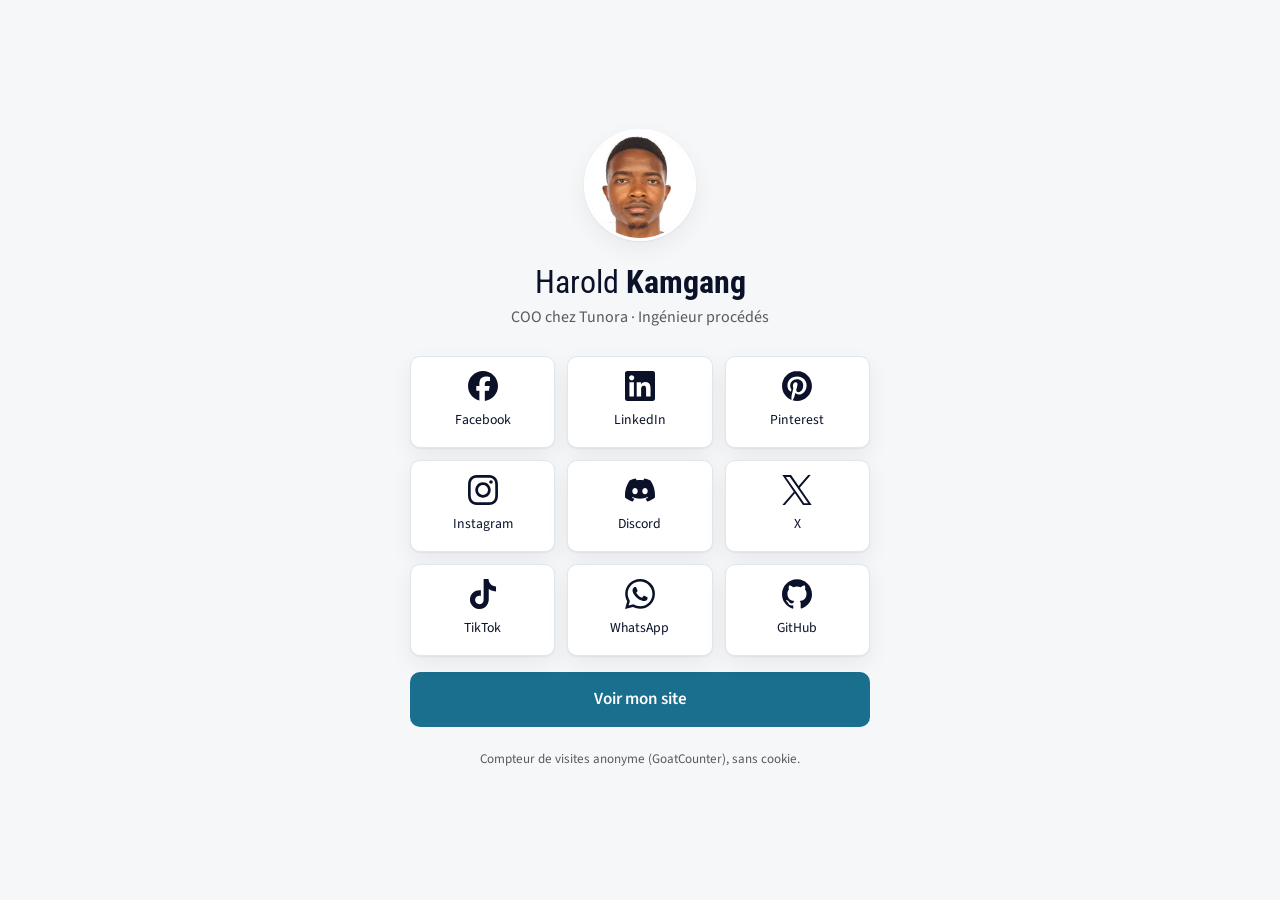
==== links/index.html @ ab32d1d3 "Add a /links/ page and a footer logo row with cookieless click counts One logo button per account (F" ====
<!DOCTYPE html>
<html lang="fr" data-theme="auto">
<head>
<meta charset="utf-8">
<meta name="viewport" content="width=device-width, initial-scale=1">
<title>Harold Kamgang · Mes liens</title>
<meta name="description" content="Tous mes comptes au même endroit : LinkedIn, Instagram, TikTok, X, Facebook, Pinterest, Discord, WhatsApp et GitHub.">
<link rel="canonical" href="https://kamgangharold-ui.github.io/links/">
<meta name="author" content="Harold Kamgang">
<meta name="theme-color" content="#0A1128">
<meta property="og:type" content="profile">
<meta property="og:title" content="Harold Kamgang · Mes liens">
<meta property="og:description" content="Tous mes comptes au même endroit.">
<meta property="og:url" content="https://kamgangharold-ui.github.io/links/">
<meta property="og:locale" content="fr_FR">
<meta property="og:image" content="https://kamgangharold-ui.github.io/assets/img/og.png">
<meta name="twitter:card" content="summary_large_image">
<link rel="icon" href="../assets/img/favicon.svg" type="image/svg+xml">
<link rel="preconnect" href="https://fonts.googleapis.com">
<link rel="preconnect" href="https://fonts.gstatic.com" crossorigin>
<link href="https://fonts.googleapis.com/css2?family=Roboto+Condensed:wght@400;600;700&family=Source+Sans+3:wght@400;600&display=swap" rel="stylesheet">
<link rel="stylesheet" href="../assets/css/style.css">
<link rel="stylesheet" href="../assets/css/links.css">
</head>

<body class="lk">
<!-- Logos: Simple Icons 16.37.0, licence CC0 1.0 (https://github.com/simple-icons/simple-icons).
     The marks stay the trademarks of their owners and only point to Harold's own accounts. -->
<main id="main" class="lk__card">
  <img class="lk__photo" src="../assets/img/harold.jpg" width="112" height="112" alt="Portrait de Harold Kamgang">
  <h1 class="lk__name">Harold <strong>Kamgang</strong></h1>
  <p class="lk__role">COO chez Tunora · Ingénieur procédés</p>

  <ul class="lk__grid">
      <li><a class="lk__a" href="https://www.facebook.com/harold.kamgang.2025/" target="_blank" rel="me noopener noreferrer" data-goatcounter-click="links-facebook" data-goatcounter-title="Facebook (page liens)" aria-label="Facebook"><svg viewBox="0 0 24 24" aria-hidden="true" focusable="false"><path d="M9.101 23.691v-7.98H6.627v-3.667h2.474v-1.58c0-4.085 1.848-5.978 5.858-5.978.401 0 .955.042 1.468.103a8.68 8.68 0 0 1 1.141.195v3.325a8.623 8.623 0 0 0-.653-.036 26.805 26.805 0 0 0-.733-.009c-.707 0-1.259.096-1.675.309a1.686 1.686 0 0 0-.679.622c-.258.42-.374.995-.374 1.752v1.297h3.919l-.386 2.103-.287 1.564h-3.246v8.245C19.396 23.238 24 18.179 24 12.044c0-6.627-5.373-12-12-12s-12 5.373-12 12c0 5.628 3.874 10.35 9.101 11.647Z"/></svg><span>Facebook</span></a></li>
      <li><a class="lk__a" href="https://www.linkedin.com/in/haroldkamgang" target="_blank" rel="me noopener noreferrer" data-goatcounter-click="links-linkedin" data-goatcounter-title="LinkedIn (page liens)" aria-label="LinkedIn"><svg viewBox="0 0 24 24" aria-hidden="true" focusable="false"><path d="M20.447 20.452h-3.554v-5.569c0-1.328-.027-3.037-1.852-3.037-1.853 0-2.136 1.445-2.136 2.939v5.667H9.351V9h3.414v1.561h.046c.477-.9 1.637-1.85 3.37-1.85 3.601 0 4.267 2.37 4.267 5.455v6.286zM5.337 7.433c-1.144 0-2.063-.926-2.063-2.065 0-1.138.92-2.063 2.063-2.063 1.14 0 2.064.925 2.064 2.063 0 1.139-.925 2.065-2.064 2.065zm1.782 13.019H3.555V9h3.564v11.452zM22.225 0H1.771C.792 0 0 .774 0 1.729v20.542C0 23.227.792 24 1.771 24h20.451C23.2 24 24 23.227 24 22.271V1.729C24 .774 23.2 0 22.222 0h.003z"/></svg><span>LinkedIn</span></a></li>
      <li><a class="lk__a" href="https://pin.it/79Ab7iKXk" target="_blank" rel="me noopener noreferrer" data-goatcounter-click="links-pinterest" data-goatcounter-title="Pinterest (page liens)" aria-label="Pinterest"><svg viewBox="0 0 24 24" aria-hidden="true" focusable="false"><path d="M12.017 0C5.396 0 .029 5.367.029 11.987c0 5.079 3.158 9.417 7.618 11.162-.105-.949-.199-2.403.041-3.439.219-.937 1.406-5.957 1.406-5.957s-.359-.72-.359-1.781c0-1.663.967-2.911 2.168-2.911 1.024 0 1.518.769 1.518 1.688 0 1.029-.653 2.567-.992 3.992-.285 1.193.6 2.165 1.775 2.165 2.128 0 3.768-2.245 3.768-5.487 0-2.861-2.063-4.869-5.008-4.869-3.41 0-5.409 2.562-5.409 5.199 0 1.033.394 2.143.889 2.741.099.12.112.225.085.345-.09.375-.293 1.199-.334 1.363-.053.225-.172.271-.401.165-1.495-.69-2.433-2.878-2.433-4.646 0-3.776 2.748-7.252 7.92-7.252 4.158 0 7.392 2.967 7.392 6.923 0 4.135-2.607 7.462-6.233 7.462-1.214 0-2.354-.629-2.758-1.379l-.749 2.848c-.269 1.045-1.004 2.352-1.498 3.146 1.123.345 2.306.535 3.55.535 6.607 0 11.985-5.365 11.985-11.987C23.97 5.39 18.592.026 11.985.026L12.017 0z"/></svg><span>Pinterest</span></a></li>
      <li><a class="lk__a" href="https://www.instagram.com/harold_kams/" target="_blank" rel="me noopener noreferrer" data-goatcounter-click="links-instagram" data-goatcounter-title="Instagram (page liens)" aria-label="Instagram"><svg viewBox="0 0 24 24" aria-hidden="true" focusable="false"><path d="M7.0301.084c-1.2768.0602-2.1487.264-2.911.5634-.7888.3075-1.4575.72-2.1228 1.3877-.6652.6677-1.075 1.3368-1.3802 2.127-.2954.7638-.4956 1.6365-.552 2.914-.0564 1.2775-.0689 1.6882-.0626 4.947.0062 3.2586.0206 3.6671.0825 4.9473.061 1.2765.264 2.1482.5635 2.9107.308.7889.72 1.4573 1.388 2.1228.6679.6655 1.3365 1.0743 2.1285 1.38.7632.295 1.6361.4961 2.9134.552 1.2773.056 1.6884.069 4.9462.0627 3.2578-.0062 3.668-.0207 4.9478-.0814 1.28-.0607 2.147-.2652 2.9098-.5633.7889-.3086 1.4578-.72 2.1228-1.3881.665-.6682 1.0745-1.3378 1.3795-2.1284.2957-.7632.4966-1.636.552-2.9124.056-1.2809.0692-1.6898.063-4.948-.0063-3.2583-.021-3.6668-.0817-4.9465-.0607-1.2797-.264-2.1487-.5633-2.9117-.3084-.7889-.72-1.4568-1.3876-2.1228C21.2982 1.33 20.628.9208 19.8378.6165 19.074.321 18.2017.1197 16.9244.0645 15.6471.0093 15.236-.005 11.977.0014 8.718.0076 8.31.0215 7.0301.0839m.1402 21.6932c-1.17-.0509-1.8053-.2453-2.2287-.408-.5606-.216-.96-.4771-1.3819-.895-.422-.4178-.6811-.8186-.9-1.378-.1644-.4234-.3624-1.058-.4171-2.228-.0595-1.2645-.072-1.6442-.079-4.848-.007-3.2037.0053-3.583.0607-4.848.05-1.169.2456-1.805.408-2.2282.216-.5613.4762-.96.895-1.3816.4188-.4217.8184-.6814 1.3783-.9003.423-.1651 1.0575-.3614 2.227-.4171 1.2655-.06 1.6447-.072 4.848-.079 3.2033-.007 3.5835.005 4.8495.0608 1.169.0508 1.8053.2445 2.228.408.5608.216.96.4754 1.3816.895.4217.4194.6816.8176.9005 1.3787.1653.4217.3617 1.056.4169 2.2263.0602 1.2655.0739 1.645.0796 4.848.0058 3.203-.0055 3.5834-.061 4.848-.051 1.17-.245 1.8055-.408 2.2294-.216.5604-.4763.96-.8954 1.3814-.419.4215-.8181.6811-1.3783.9-.4224.1649-1.0577.3617-2.2262.4174-1.2656.0595-1.6448.072-4.8493.079-3.2045.007-3.5825-.006-4.848-.0608M16.953 5.5864A1.44 1.44 0 1 0 18.39 4.144a1.44 1.44 0 0 0-1.437 1.4424M5.8385 12.012c.0067 3.4032 2.7706 6.1557 6.173 6.1493 3.4026-.0065 6.157-2.7701 6.1506-6.1733-.0065-3.4032-2.771-6.1565-6.174-6.1498-3.403.0067-6.156 2.771-6.1496 6.1738M8 12.0077a4 4 0 1 1 4.008 3.9921A3.9996 3.9996 0 0 1 8 12.0077"/></svg><span>Instagram</span></a></li>
      <li><a class="lk__a" href="https://discord.com/users/874477419417993296" target="_blank" rel="me noopener noreferrer" data-goatcounter-click="links-discord" data-goatcounter-title="Discord (page liens)" aria-label="Discord"><svg viewBox="0 0 24 24" aria-hidden="true" focusable="false"><path d="M20.317 4.3698a19.7913 19.7913 0 00-4.8851-1.5152.0741.0741 0 00-.0785.0371c-.211.3753-.4447.8648-.6083 1.2495-1.8447-.2762-3.68-.2762-5.4868 0-.1636-.3933-.4058-.8742-.6177-1.2495a.077.077 0 00-.0785-.037 19.7363 19.7363 0 00-4.8852 1.515.0699.0699 0 00-.0321.0277C.5334 9.0458-.319 13.5799.0992 18.0578a.0824.0824 0 00.0312.0561c2.0528 1.5076 4.0413 2.4228 5.9929 3.0294a.0777.0777 0 00.0842-.0276c.4616-.6304.8731-1.2952 1.226-1.9942a.076.076 0 00-.0416-.1057c-.6528-.2476-1.2743-.5495-1.8722-.8923a.077.077 0 01-.0076-.1277c.1258-.0943.2517-.1923.3718-.2914a.0743.0743 0 01.0776-.0105c3.9278 1.7933 8.18 1.7933 12.0614 0a.0739.0739 0 01.0785.0095c.1202.099.246.1981.3728.2924a.077.077 0 01-.0066.1276 12.2986 12.2986 0 01-1.873.8914.0766.0766 0 00-.0407.1067c.3604.698.7719 1.3628 1.225 1.9932a.076.076 0 00.0842.0286c1.961-.6067 3.9495-1.5219 6.0023-3.0294a.077.077 0 00.0313-.0552c.5004-5.177-.8382-9.6739-3.5485-13.6604a.061.061 0 00-.0312-.0286zM8.02 15.3312c-1.1825 0-2.1569-1.0857-2.1569-2.419 0-1.3332.9555-2.4189 2.157-2.4189 1.2108 0 2.1757 1.0952 2.1568 2.419 0 1.3332-.9555 2.4189-2.1569 2.4189zm7.9748 0c-1.1825 0-2.1569-1.0857-2.1569-2.419 0-1.3332.9554-2.4189 2.1569-2.4189 1.2108 0 2.1757 1.0952 2.1568 2.419 0 1.3332-.946 2.4189-2.1568 2.4189Z"/></svg><span>Discord</span></a></li>
      <li><a class="lk__a" href="https://x.com/kamgangharold1" target="_blank" rel="me noopener noreferrer" data-goatcounter-click="links-x" data-goatcounter-title="X (page liens)" aria-label="X"><svg viewBox="0 0 24 24" aria-hidden="true" focusable="false"><path d="M14.234 10.162 22.977 0h-2.072l-7.591 8.824L7.251 0H.258l9.168 13.343L.258 24H2.33l8.016-9.318L16.749 24h6.993zm-2.837 3.299-.929-1.329L3.076 1.56h3.182l5.965 8.532.929 1.329 7.754 11.09h-3.182z"/></svg><span>X</span></a></li>
      <li><a class="lk__a" href="https://www.tiktok.com/@haroldkams732" target="_blank" rel="me noopener noreferrer" data-goatcounter-click="links-tiktok" data-goatcounter-title="TikTok (page liens)" aria-label="TikTok"><svg viewBox="0 0 24 24" aria-hidden="true" focusable="false"><path d="M12.525.02c1.31-.02 2.61-.01 3.91-.02.08 1.53.63 3.09 1.75 4.17 1.12 1.11 2.7 1.62 4.24 1.79v4.03c-1.44-.05-2.89-.35-4.2-.97-.57-.26-1.1-.59-1.62-.93-.01 2.92.01 5.84-.02 8.75-.08 1.4-.54 2.79-1.35 3.94-1.31 1.92-3.58 3.17-5.91 3.21-1.43.08-2.86-.31-4.08-1.03-2.02-1.19-3.44-3.37-3.65-5.71-.02-.5-.03-1-.01-1.49.18-1.9 1.12-3.72 2.58-4.96 1.66-1.44 3.98-2.13 6.15-1.72.02 1.48-.04 2.96-.04 4.44-.99-.32-2.15-.23-3.02.37-.63.41-1.11 1.04-1.36 1.75-.21.51-.15 1.07-.14 1.61.24 1.64 1.82 3.02 3.5 2.87 1.12-.01 2.19-.66 2.77-1.61.19-.33.4-.67.41-1.06.1-1.79.06-3.57.07-5.36.01-4.03-.01-8.05.02-12.07z"/></svg><span>TikTok</span></a></li>
      <li><a class="lk__a" href="#" data-wa="1" data-goatcounter-click="links-whatsapp" data-goatcounter-title="WhatsApp (page liens)" aria-label="WhatsApp"><svg viewBox="0 0 24 24" aria-hidden="true" focusable="false"><path d="M17.472 14.382c-.297-.149-1.758-.867-2.03-.967-.273-.099-.471-.148-.67.15-.197.297-.767.966-.94 1.164-.173.199-.347.223-.644.075-.297-.15-1.255-.463-2.39-1.475-.883-.788-1.48-1.761-1.653-2.059-.173-.297-.018-.458.13-.606.134-.133.298-.347.446-.52.149-.174.198-.298.298-.497.099-.198.05-.371-.025-.52-.075-.149-.669-1.612-.916-2.207-.242-.579-.487-.5-.669-.51-.173-.008-.371-.01-.57-.01-.198 0-.52.074-.792.372-.272.297-1.04 1.016-1.04 2.479 0 1.462 1.065 2.875 1.213 3.074.149.198 2.096 3.2 5.077 4.487.709.306 1.262.489 1.694.625.712.227 1.36.195 1.871.118.571-.085 1.758-.719 2.006-1.413.248-.694.248-1.289.173-1.413-.074-.124-.272-.198-.57-.347m-5.421 7.403h-.004a9.87 9.87 0 01-5.031-1.378l-.361-.214-3.741.982.998-3.648-.235-.374a9.86 9.86 0 01-1.51-5.26c.001-5.45 4.436-9.884 9.888-9.884 2.64 0 5.122 1.03 6.988 2.898a9.825 9.825 0 012.893 6.994c-.003 5.45-4.437 9.884-9.885 9.884m8.413-18.297A11.815 11.815 0 0012.05 0C5.495 0 .16 5.335.157 11.892c0 2.096.547 4.142 1.588 5.945L.057 24l6.305-1.654a11.882 11.882 0 005.683 1.448h.005c6.554 0 11.89-5.335 11.893-11.893a11.821 11.821 0 00-3.48-8.413Z"/></svg><span>WhatsApp</span></a></li>
      <li><a class="lk__a" href="https://github.com/kamgangharold-ui" target="_blank" rel="me noopener noreferrer" data-goatcounter-click="links-github" data-goatcounter-title="GitHub (page liens)" aria-label="GitHub"><svg viewBox="0 0 24 24" aria-hidden="true" focusable="false"><path d="M12 .297c-6.63 0-12 5.373-12 12 0 5.303 3.438 9.8 8.205 11.385.6.113.82-.258.82-.577 0-.285-.01-1.04-.015-2.04-3.338.724-4.042-1.61-4.042-1.61C4.422 18.07 3.633 17.7 3.633 17.7c-1.087-.744.084-.729.084-.729 1.205.084 1.838 1.236 1.838 1.236 1.07 1.835 2.809 1.305 3.495.998.108-.776.417-1.305.76-1.605-2.665-.3-5.466-1.332-5.466-5.93 0-1.31.465-2.38 1.235-3.22-.135-.303-.54-1.523.105-3.176 0 0 1.005-.322 3.3 1.23.96-.267 1.98-.399 3-.405 1.02.006 2.04.138 3 .405 2.28-1.552 3.285-1.23 3.285-1.23.645 1.653.24 2.873.12 3.176.765.84 1.23 1.91 1.23 3.22 0 4.61-2.805 5.625-5.475 5.92.42.36.81 1.096.81 2.22 0 1.606-.015 2.896-.015 3.286 0 .315.21.69.825.57C20.565 22.092 24 17.592 24 12.297c0-6.627-5.373-12-12-12"/></svg><span>GitHub</span></a></li>
  </ul>

  <a class="lk__site" href="../" data-goatcounter-click="links-site" data-goatcounter-title="Mon site (page liens)">Voir mon site</a>
  <p class="lk__note">Compteur de visites anonyme (GoatCounter), sans cookie.</p>
</main>

<script src="../assets/js/links.js" defer></script>
<script data-goatcounter="https://haroldkamgang.goatcounter.com/count" async src="https://gc.zgo.at/count.js"></script>
</body>
</html>
---- assets/css/style.css ----
/* ═══════════════════════════════════════════════════════════════════
   Harold Kamgang : portfolio
   Palette reprise du CV : navy #0A1128 · teal #1A6E8E · rose #A97380
   ═══════════════════════════════════════════════════════════════════ */

:root {
  --navy:  #0A1128;
  --teal:  #1A6E8E;
  --rose:  #A97380;
  --grey:  #595959;
  --ink:   #1A1A1A;

  --bg:      #FFFFFF;
  --bg-alt:  #F5F7F9;
  --surface: #FFFFFF;
  --line:    #E2E7EC;
  --txt:     var(--ink);
  --txt-2:   var(--grey);
  --head:    var(--navy);
  --accent:  var(--teal);

  --f-head: "Roboto Condensed", "Arial Narrow", system-ui, sans-serif;
  --f-body: "Source Sans 3", system-ui, -apple-system, Segoe UI, sans-serif;

  --wrap: 1120px;
  --r: 10px;
  --sh: 0 1px 2px rgba(10,17,40,.06), 0 8px 24px rgba(10,17,40,.06);
}

html[data-theme="dark"] {
  --bg:      #0A1128;
  --bg-alt:  #0E1730;
  --surface: #121C38;
  --line:    #24314F;
  --txt:     #E8ECF3;
  --txt-2:   #A3AFC2;
  --head:    #FFFFFF;
  --accent:  #56A7C4;
  --sh: 0 1px 2px rgba(0,0,0,.3), 0 8px 24px rgba(0,0,0,.28);
}

@media (prefers-color-scheme: dark) {
  html[data-theme="auto"] {
    --bg:#0A1128; --bg-alt:#0E1730; --surface:#121C38; --line:#24314F;
    --txt:#E8ECF3; --txt-2:#A3AFC2; --head:#FFFFFF; --accent:#56A7C4;
    --sh: 0 1px 2px rgba(0,0,0,.3), 0 8px 24px rgba(0,0,0,.28);
  }
}

*, *::before, *::after { box-sizing: border-box; }

body {
  margin: 0;
  font-family: var(--f-body);
  font-size: 17px;
  line-height: 1.65;
  color: var(--txt);
  background: var(--bg);
  -webkit-font-smoothing: antialiased;
}

h1, h2, h3 { font-family: var(--f-head); color: var(--head); line-height: 1.18; margin: 0; }
p { margin: 0 0 1em; }
a { color: var(--accent); }
img { max-width: 100%; height: auto; }

:focus-visible {
  outline: 3px solid var(--accent);
  outline-offset: 3px;
  border-radius: 3px;
}

.wrap { width: min(100% - 2.5rem, var(--wrap)); margin-inline: auto; }

.skip {
  position: absolute; left: -9999px; top: 0; z-index: 100;
  background: var(--navy); color: #fff; padding: .8rem 1.2rem;
}
.skip:focus { left: 0; }

/* ───────── En-tête ───────── */
.site-header {
  position: sticky; top: 0; z-index: 50;
  background: color-mix(in srgb, var(--bg) 88%, transparent);
  backdrop-filter: blur(10px);
  border-bottom: 1px solid var(--line);
}
.nav {
  width: min(100% - 2.5rem, var(--wrap)); margin-inline: auto;
  display: flex; align-items: center; gap: 1.2rem;
  min-height: 62px;
}
.nav__brand {
  font-family: var(--f-head); font-weight: 700; font-size: 1.15rem;
  letter-spacing: .02em; text-decoration: none; color: var(--head);
  text-transform: uppercase; margin-right: auto; white-space: nowrap;
}
.nav__brand span { color: var(--accent); }

.nav__menu { display: flex; gap: 1.15rem; list-style: none; margin: 0; padding: 0; }
.nav__menu a {
  font-family: var(--f-head); font-size: .95rem; letter-spacing: .01em;
  text-decoration: none; color: var(--txt-2); padding: .35rem 0;
  border-bottom: 2px solid transparent; white-space: nowrap;
}
.nav__menu a:hover, .nav__menu a.is-on { color: var(--head); border-bottom-color: var(--accent); }

.nav__tools { display: flex; gap: .4rem; }
.pill {
  display: grid; place-items: center;
  width: 36px; height: 34px; padding: 0;
  font-family: var(--f-head); font-size: .8rem; font-weight: 700; letter-spacing: .04em;
  color: var(--txt-2); background: transparent;
  border: 1px solid var(--line); border-radius: 7px; cursor: pointer;
}
.pill:hover { color: var(--head); border-color: var(--accent); }

.langsel { position: relative; }
.langsel__menu {
  position: absolute; top: 40px; right: 0; z-index: 30;
  display: flex; flex-direction: column; gap: 2px;
  min-width: 36px; margin: 0; padding: 4px; list-style: none;
  background: var(--surface); border: 1px solid var(--line); border-radius: 8px; box-shadow: var(--sh);
}
.langsel__menu[hidden] { display: none; }
.langsel__opt {
  display: block; width: 100%; padding: 6px 10px; border: 0; border-radius: 5px;
  background: transparent; cursor: pointer; text-align: left;
  font-family: var(--f-head); font-size: .8rem; font-weight: 700; letter-spacing: .04em;
  color: var(--txt-2);
}
.langsel__opt:hover, .langsel__opt:focus-visible { color: var(--head); background: var(--bg-alt); }
.langsel__opt.is-current { color: var(--accent); }
.pill svg { width: 17px; height: 17px; fill: none; stroke: currentColor; stroke-width: 1.9; stroke-linecap: round; }
.ico-moon { display: none; fill: currentColor; stroke: none; }
html[data-theme="dark"] .ico-sun { display: none; }
html[data-theme="dark"] .ico-moon { display: block; }
@media (prefers-color-scheme: dark) {
  html[data-theme="auto"] .ico-sun { display: none; }
  html[data-theme="auto"] .ico-moon { display: block; }
}

.nav__burger { display: none; flex-direction: column; gap: 4px; width: 36px; height: 34px;
  background: none; border: 1px solid var(--line); border-radius: 7px; cursor: pointer; padding: 0;
  align-items: center; justify-content: center; }
.nav__burger span { display: block; width: 17px; height: 2px; background: var(--txt); transition: .2s; }
.nav__burger[aria-expanded="true"] span:nth-child(1) { transform: translateY(6px) rotate(45deg); }
.nav__burger[aria-expanded="true"] span:nth-child(2) { opacity: 0; }
.nav__burger[aria-expanded="true"] span:nth-child(3) { transform: translateY(-6px) rotate(-45deg); }

/* ───────── Accueil ───────── */
.hero { padding: clamp(3rem, 8vw, 6rem) 0 clamp(2.5rem, 6vw, 4.5rem); }
.hero__grid { display: grid; grid-template-columns: 1.45fr 1fr; gap: clamp(2rem, 5vw, 4rem); align-items: start; }

.hero__kicker {
  font-family: var(--f-head); text-transform: uppercase; letter-spacing: .17em;
  font-size: .82rem; color: var(--accent); margin-bottom: .9rem; font-weight: 600;
}
.hero__name {
  font-size: clamp(2.6rem, 7vw, 4.6rem); font-weight: 400;
  text-transform: uppercase; letter-spacing: -.005em; margin-bottom: .35rem;
}
.hero__name strong { font-weight: 700; }
.hero__role {
  font-family: var(--f-head); font-size: clamp(1.05rem, 2.4vw, 1.35rem);
  color: var(--txt-2); margin-bottom: 1.3rem;
}
.hero__pitch { font-size: 1.1rem; max-width: 60ch; margin-bottom: 1.8rem; }

.hero__cta { display: flex; flex-wrap: wrap; gap: .7rem; margin-bottom: 1.5rem; }
.btn {
  display: inline-block; font-family: var(--f-head); font-size: .95rem; font-weight: 600;
  padding: .68rem 1.35rem; border-radius: 7px; text-decoration: none; border: 1.5px solid transparent;
  cursor: pointer; transition: .16s;
}
.btn--solid { background: var(--accent); color: #fff; }
.btn--solid:hover { background: var(--head); }
html[data-theme="dark"] .btn--solid:hover { background: #fff; color: var(--navy); }
.btn--ghost { border-color: var(--line); color: var(--head); }
.btn--ghost:hover { border-color: var(--accent); color: var(--accent); }

.hero__avail {
  font-size: .92rem; color: var(--txt-2); padding-left: .9rem;
  border-left: 3px solid var(--rose); margin: 0;
}

.stats { list-style: none; margin: 0; padding: 0; display: grid; gap: .7rem; }
.stats li {
  background: var(--surface); border: 1px solid var(--line); border-left: 3px solid var(--accent);
  border-radius: var(--r); padding: .85rem 1.1rem; box-shadow: var(--sh);
}
.stats__n { font-family: var(--f-head); font-size: 1.9rem; font-weight: 700; color: var(--head); line-height: 1; }
.stats__u { font-family: var(--f-head); font-size: 1rem; color: var(--txt-2); margin-left: .35rem; }
.stats__l { display: block; font-size: .88rem; color: var(--txt-2); margin-top: .2rem; }

/* ───────── Sections ───────── */
.sec { padding: clamp(3rem, 7vw, 5.5rem) 0; }
.sec--alt { background: var(--bg-alt); }
.sec__t {
  display: flex; align-items: baseline; gap: .8rem;
  font-size: clamp(1.6rem, 4vw, 2.2rem); text-transform: uppercase;
  letter-spacing: .01em; margin-bottom: 1.6rem;
}
.sec__n { font-size: .82rem; color: var(--accent); font-weight: 700; letter-spacing: .12em; }
.sec__lead { color: var(--txt-2); max-width: 68ch; margin-bottom: 2rem; }
.prose p { max-width: 72ch; }

/* ───────── Parcours ───────── */
.tl { list-style: none; margin: 0; padding: 0 0 0 1.6rem; border-left: 2px solid var(--line); }
.tl__i { position: relative; padding-bottom: 2rem; }
.tl__i:last-child { padding-bottom: 0; }
.tl__i::before {
  content: ""; position: absolute; left: calc(-1.6rem - 7px); top: .5rem;
  width: 12px; height: 12px; border-radius: 50%;
  background: var(--bg); border: 2.5px solid var(--accent);
}
.sec--alt .tl__i::before { background: var(--bg-alt); }
.tl__d { font-family: var(--f-head); font-size: .85rem; letter-spacing: .07em;
  text-transform: uppercase; color: var(--accent); margin: 0 0 .2rem; font-weight: 600; }
.tl__r { font-size: 1.2rem; margin-bottom: .15rem; }
.tl__o { font-family: var(--f-head); color: var(--txt-2); margin: 0 0 .35rem; font-size: 1rem; }
.tl__x { color: var(--txt-2); margin: 0; max-width: 70ch; font-size: .96rem; }

/* ───────── Cartes réalisations ───────── */
.cards { display: grid; grid-template-columns: repeat(auto-fit, minmax(330px, 1fr)); gap: 1.1rem; }
.card {
  background: var(--surface); border: 1px solid var(--line); border-radius: var(--r);
  padding: 1.4rem; box-shadow: var(--sh); display: flex; flex-direction: column;
}
.card__tag {
  display: inline-block; align-self: flex-start;
  font-family: var(--f-head); font-size: .73rem; font-weight: 700;
  text-transform: uppercase; letter-spacing: .1em;
  padding: .22rem .6rem; border-radius: 4px; margin: 0 0 .7rem;
  color: #fff; background: var(--grey);
}
.card__tag--s { background: #8C2F39; }
.card__tag--q { background: var(--teal); }
.card__tag--i { background: #1F7A5A; }
.card__tag--d { background: #5B4B8A; }
.card__tag--r { background: var(--rose); }
.card__tag--e { background: #2E7D5B; }
.card__t { font-size: 1.18rem; margin-bottom: .9rem; }

.car { margin: 0; }
.car dt {
  font-family: var(--f-head); font-size: .74rem; font-weight: 700;
  text-transform: uppercase; letter-spacing: .11em; color: var(--accent); margin-top: .8rem;
}
.car dt:first-child { margin-top: 0; }
.car dd { margin: .15rem 0 0; font-size: .95rem; color: var(--txt-2); }

/* ───────── Compétences ───────── */
.grid-s { display: grid; grid-template-columns: repeat(auto-fit, minmax(270px, 1fr)); gap: 1.1rem; }
.sk { background: var(--surface); border: 1px solid var(--line); border-radius: var(--r); padding: 1.25rem 1.4rem; }
.sk h3 { font-size: 1.05rem; text-transform: uppercase; letter-spacing: .04em;
  padding-bottom: .55rem; margin-bottom: .7rem; border-bottom: 2px solid var(--accent); }
.sk ul { list-style: none; margin: 0; padding: 0; }
.sk li { position: relative; padding-left: 1rem; margin-bottom: .35rem; font-size: .95rem; color: var(--txt-2); }
.sk li::before { content: ""; position: absolute; left: 0; top: .62em; width: 5px; height: 5px;
  border-radius: 50%; background: var(--accent); }
.sk--soon { border-style: dashed; }
.sk--soon h3 { border-bottom-color: var(--rose); }
.sk--soon li::before { background: var(--rose); }

/* ───────── Savoir-être ───────── */
.soft { display: grid; grid-template-columns: repeat(auto-fit, minmax(320px, 1fr)); gap: 1.4rem 2.2rem; }
.soft article { border-left: 3px solid var(--rose); padding-left: 1.1rem; }
.soft h3 { font-size: 1.08rem; margin-bottom: .4rem; }
.soft p { color: var(--txt-2); margin: 0; font-size: .96rem; }
.soft--tight { grid-template-columns: 1fr; gap: 1.2rem; }

/* ───────── Formation ───────── */
.edu { display: grid; gap: 1rem; margin-bottom: 2.4rem; }
.edu__i { background: var(--surface); border: 1px solid var(--line); border-radius: var(--r);
  padding: 1.2rem 1.4rem; border-left: 3px solid var(--line); }
.edu__i--now { border-left-color: var(--accent); }
.edu__d { font-family: var(--f-head); font-size: .82rem; letter-spacing: .08em;
  text-transform: uppercase; color: var(--accent); margin: 0 0 .25rem; font-weight: 600; }
.edu__i h3 { font-size: 1.15rem; margin-bottom: .2rem; }
.edu__s { font-family: var(--f-head); color: var(--txt-2); margin: 0 0 .4rem; }
.edu__x { margin: 0; font-size: .93rem; color: var(--txt-2); }

.two { display: grid; grid-template-columns: repeat(auto-fit, minmax(300px, 1fr)); gap: 2rem; }
.mini { font-size: 1rem; text-transform: uppercase; letter-spacing: .1em; margin-bottom: .8rem;
  padding-bottom: .45rem; border-bottom: 2px solid var(--accent); }
.mini--light { color: #fff; border-bottom-color: rgba(255,255,255,.35); }

.pills { list-style: none; margin: 0; padding: 0; }
.pills li { display: flex; justify-content: space-between; gap: 1rem; align-items: baseline;
  padding: .55rem 0; border-bottom: 1px dashed var(--line); font-size: .96rem; }
.pills li:last-child { border-bottom: 0; }
.pills em { font-style: normal; font-family: var(--f-head); font-size: .87rem;
  color: var(--txt-2); white-space: nowrap; }
.pills--plain li { justify-content: flex-start; }

/* ───────── Contact ───────── */
.sec--cta { background: var(--navy); color: #E8ECF3; }
html[data-theme="dark"] .sec--cta { background: var(--bg-alt); }
.sec__t--light, .sec--cta h3 { color: #fff; }
.sec--cta .sec__n { color: var(--rose); }
.ct__lead { color: #B9C3D4; max-width: 62ch; margin-bottom: 2.2rem; }
.ct { display: grid; grid-template-columns: 1.35fr 1fr; gap: 2.4rem; }

.form__row { margin-bottom: 1rem; }
.form label { display: block; font-family: var(--f-head); font-size: .87rem;
  letter-spacing: .06em; text-transform: uppercase; color: #B9C3D4; margin-bottom: .3rem; }
.form input, .form textarea {
  width: 100%; padding: .68rem .85rem; font: inherit; font-size: .97rem; color: #fff;
  background: rgba(255,255,255,.06); border: 1px solid rgba(255,255,255,.18);
  border-radius: 7px; resize: vertical;
}
.form input:focus, .form textarea:focus { border-color: var(--rose); background: rgba(255,255,255,.1); }
.form__note { margin: .9rem 0 0; font-size: .9rem; color: var(--rose); min-height: 1.2em; }

.ct__side { display: grid; gap: .6rem; align-content: start; }
.ct__link {
  display: flex; align-items: center; gap: .7rem; width: 100%; text-align: left;
  padding: .8rem 1rem; font: inherit; font-size: .95rem; color: #E8ECF3; text-decoration: none;
  background: rgba(255,255,255,.05); border: 1px solid rgba(255,255,255,.14);
  border-radius: 8px; cursor: pointer;
}
.ct__link:hover { background: rgba(255,255,255,.11); border-color: var(--rose); }
.ct__link svg { width: 19px; height: 19px; fill: currentColor; flex: none; }

/* ───────── Pied de page ───────── */
.foot { background: var(--bg-alt); border-top: 1px solid var(--line); padding: 1.6rem 0; }
.foot__in { display: flex; justify-content: space-between; flex-wrap: wrap; gap: .6rem; }
.foot p { margin: 0; font-size: .88rem; color: var(--txt-2); }
.foot__social { display: flex; flex-wrap: wrap; gap: .3rem; margin: 0; padding: 0; list-style: none; }
.foot__social a { display: grid; place-items: center; width: 40px; height: 40px; color: var(--txt-2); border-radius: 8px; }
.foot__social a:hover { color: var(--accent); background: var(--surface); }
.foot__social svg { width: 20px; height: 20px; fill: currentColor; }

/* ───────── Adaptatif ───────── */
@media (max-width: 900px) {
  .hero__grid, .ct { grid-template-columns: 1fr; }
  .stats { grid-template-columns: repeat(auto-fit, minmax(180px, 1fr)); }
}

@media (max-width: 760px) {
  .nav__burger { display: flex; }
  .nav__menu {
    position: absolute; inset: 62px 0 auto; flex-direction: column; gap: 0;
    background: var(--bg); border-bottom: 1px solid var(--line);
    padding: .5rem 1.25rem 1rem; display: none;
  }
  .nav__menu.is-open { display: flex; }
  .nav__menu a { display: block; padding: .7rem 0; border-bottom: 1px solid var(--line); }
  .nav__menu a.is-on { border-bottom-color: var(--accent); }
}

@media (max-width: 480px) {
  body { font-size: 16px; }
  .stats { grid-template-columns: 1fr; }
  .card, .sk, .edu__i { padding: 1.1rem; }
}

@media (prefers-reduced-motion: reduce) {
  *, *::before, *::after { animation: none !important; transition: none !important; scroll-behavior: auto !important; }
}

html { scroll-behavior: smooth; scroll-padding-top: 74px; }

@media print {
  .site-header, .sec--cta, .foot, .hero__cta { display: none; }
  body { font-size: 11pt; color: #000; background: #fff; }
}

/* ───────── Pages projet ───────── */
.hero--proj { padding-bottom: 1.5rem; }
.proj__h1 {
  font-size: clamp(1.9rem, 5vw, 3rem); font-weight: 700;
  margin: .3rem 0 .5rem; max-width: 22ch;
}
.nav__menu--sub a { font-size: .92rem; }

.meta { list-style: none; margin: 2rem 0 0; padding: 0;
  display: grid; grid-template-columns: repeat(auto-fit, minmax(230px, 1fr)); gap: 1rem; }
.meta li { border-left: 3px solid var(--accent); padding-left: .9rem; }
.meta b { display: block; font-family: var(--f-head); font-size: .76rem; font-weight: 700;
  text-transform: uppercase; letter-spacing: .11em; color: var(--accent); margin-bottom: .15rem; }
.meta span { font-size: .93rem; color: var(--txt-2); }

.prose--proj { max-width: 74ch; }
.prose--proj h2 {
  font-size: 1.45rem; text-transform: uppercase; letter-spacing: .02em;
  margin: 2.4rem 0 .8rem; padding-bottom: .4rem; border-bottom: 2px solid var(--line);
}
.prose--proj h2:first-child { margin-top: 0; }

.callout {
  background: var(--surface); border: 1px solid var(--line); border-left: 4px solid var(--rose);
  border-radius: var(--r); padding: 1.1rem 1.3rem; margin: 1.2rem 0; box-shadow: var(--sh);
}
.callout p { margin: 0; font-size: 1.08rem; font-family: var(--f-head); color: var(--head); }

.deliv { list-style: none; margin: 1.2rem 0; padding: 0; display: grid; gap: 1rem; }
.deliv li { border-left: 3px solid var(--accent); padding-left: 1rem; }
.deliv b { display: block; font-family: var(--f-head); font-size: 1.03rem; color: var(--head); margin-bottom: .15rem; }
.deliv span { font-size: .96rem; color: var(--txt-2); }
.deliv--odd li { border-left-color: var(--rose); }
.deliv--odd b { font-size: .95rem; letter-spacing: .06em; }

.backlink { margin-top: 2.6rem; padding-top: 1.2rem; border-top: 1px solid var(--line); }
.backlink a { font-family: var(--f-head); text-decoration: none; }
.backlink a:hover { text-decoration: underline; }

.card__more {
  margin-top: auto; padding-top: .9rem;
  font-family: var(--f-head); font-size: .92rem; font-weight: 600;
  text-decoration: none; color: var(--accent);
}
.card__more:hover { text-decoration: underline; }

.int__more { margin-top: 1rem; }
.int__more a {
  font-family: var(--f-head); font-size: .92rem; font-weight: 600;
  text-decoration: none; color: var(--accent);
}
.int__more a:hover { text-decoration: underline; }
.form[hidden] { display: none; }

/* CV link wrappers: data-i18n swaps the whole link so each language gets its own PDF */
.cvlink{display:contents}
---- assets/css/links.css ----
/* Page /links/ : une colonne, une grille de logos, mêmes couleurs que le site. */
body.lk { min-height: 100vh; min-height: 100svh; display: grid; place-items: center;
  padding: 2.2rem 1.25rem; background: var(--bg-alt); }
.lk__card { width: min(100%, 460px); text-align: center; }
.lk__photo { width: 112px; height: 112px; border-radius: 50%; object-fit: cover;
  border: 3px solid var(--surface); box-shadow: var(--sh); }
.lk__name { font-size: 2rem; font-weight: 400; margin: .9rem 0 .1rem; }
.lk__name strong { font-weight: 700; }
.lk__role { margin: 0 0 1.6rem; color: var(--txt-2); font-size: 1rem; }

.lk__grid { list-style: none; margin: 0; padding: 0;
  display: grid; grid-template-columns: repeat(3, 1fr); gap: .75rem; }
.lk__a { display: flex; flex-direction: column; align-items: center; justify-content: center;
  gap: .5rem; min-height: 92px; padding: .9rem .4rem; color: var(--head); text-decoration: none;
  font-size: .86rem; background: var(--surface); border: 1px solid var(--line);
  border-radius: var(--r); box-shadow: var(--sh); transition: border-color .15s, color .15s; }
.lk__a svg { width: 30px; height: 30px; fill: currentColor; }
.lk__a:hover { border-color: var(--accent); color: var(--accent); }

.lk__site { display: block; margin-top: 1rem; padding: .85rem 1rem; color: #fff;
  font-weight: 600; text-decoration: none; background: var(--teal); border-radius: var(--r); }
.lk__site:hover { background: var(--navy); }
.lk__note { margin: 1.4rem 0 0; font-size: .82rem; color: var(--txt-2); }

@media (max-width: 340px) { .lk__grid { grid-template-columns: repeat(2, 1fr); } }
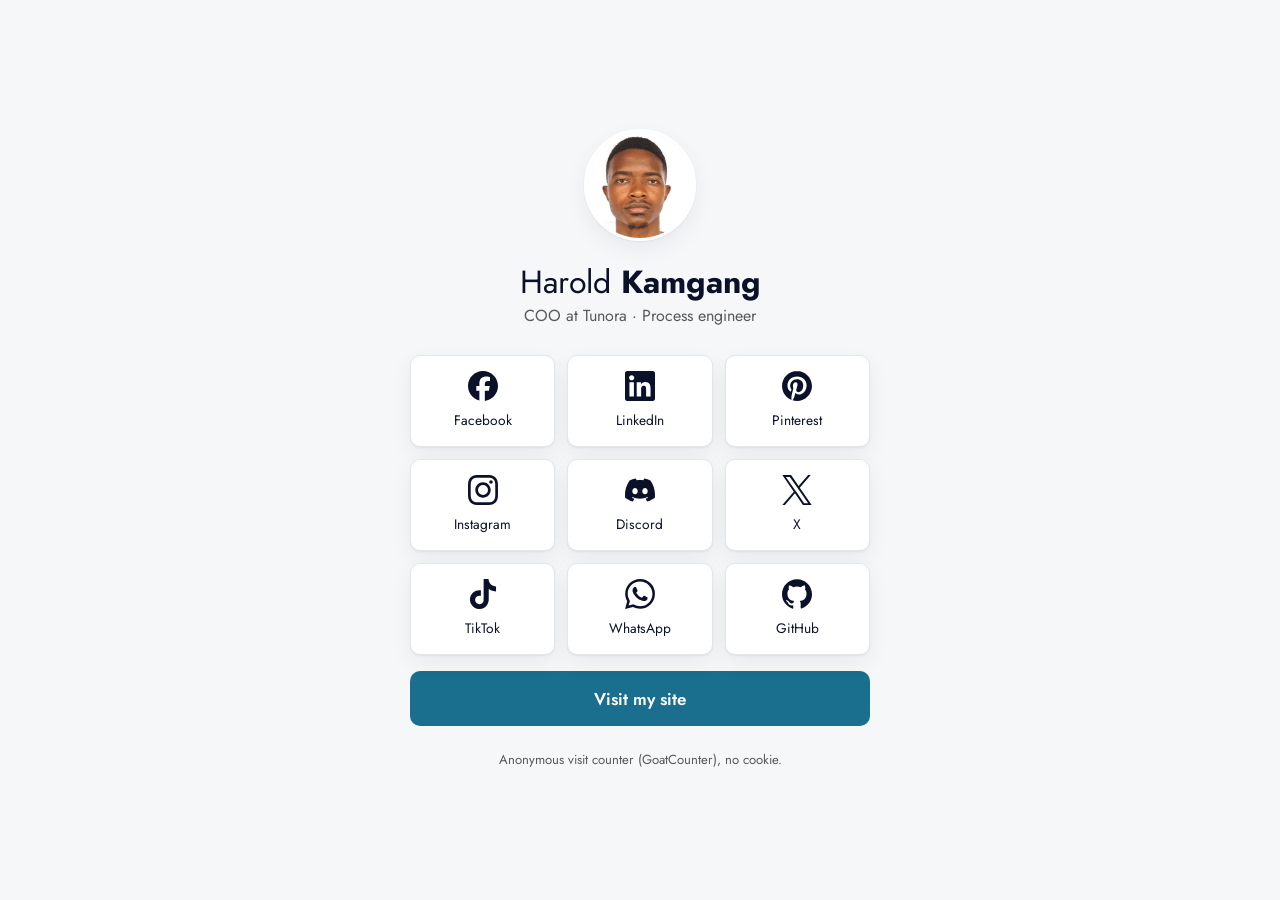
==== commit 06a576a9: "Merge main into links-page-goatcounter The links page now uses the self hosted Jost font and English" ====
--- a/links/index.html
+++ b/links/index.html
@@ -1,24 +1,25 @@
 <!DOCTYPE html>
-<html lang="fr" data-theme="auto">
+<html lang="en" data-theme="auto">
 <head>
 <meta charset="utf-8">
 <meta name="viewport" content="width=device-width, initial-scale=1">
-<title>Harold Kamgang · Mes liens</title>
-<meta name="description" content="Tous mes comptes au même endroit : LinkedIn, Instagram, TikTok, X, Facebook, Pinterest, Discord, WhatsApp et GitHub.">
+<title>Harold Kamgang · My links</title>
+<meta name="description" content="All my accounts in one place: LinkedIn, Instagram, TikTok, X, Facebook, Pinterest, Discord, WhatsApp and GitHub.">
 <link rel="canonical" href="https://kamgangharold-ui.github.io/links/">
 <meta name="author" content="Harold Kamgang">
-<meta name="theme-color" content="#0A1128">
+<meta name="theme-color" media="(prefers-color-scheme: light)" content="#FFFFFF">
+<meta name="theme-color" media="(prefers-color-scheme: dark)" content="#0A1128">
 <meta property="og:type" content="profile">
-<meta property="og:title" content="Harold Kamgang · Mes liens">
-<meta property="og:description" content="Tous mes comptes au même endroit.">
+<meta property="og:title" content="Harold Kamgang · My links">
+<meta property="og:description" content="All my accounts in one place.">
 <meta property="og:url" content="https://kamgangharold-ui.github.io/links/">
-<meta property="og:locale" content="fr_FR">
-<meta property="og:image" content="https://kamgangharold-ui.github.io/assets/img/og.png">
+<meta property="og:locale" content="en_GB">
+<meta property="og:image" content="https://kamgangharold-ui.github.io/assets/img/og.png?v=20261106">
 <meta name="twitter:card" content="summary_large_image">
+<meta name="twitter:image" content="https://kamgangharold-ui.github.io/assets/img/og.png?v=20261106">
 <link rel="icon" href="../assets/img/favicon.svg" type="image/svg+xml">
-<link rel="preconnect" href="https://fonts.googleapis.com">
-<link rel="preconnect" href="https://fonts.gstatic.com" crossorigin>
-<link href="https://fonts.googleapis.com/css2?family=Roboto+Condensed:wght@400;600;700&family=Source+Sans+3:wght@400;600&display=swap" rel="stylesheet">
+<link rel="preload" href="../assets/fonts/jost-latin.woff2" as="font" type="font/woff2" crossorigin>
+<link rel="stylesheet" href="../assets/css/fonts.css">
 <link rel="stylesheet" href="../assets/css/style.css">
 <link rel="stylesheet" href="../assets/css/links.css">
 </head>
@@ -27,24 +28,24 @@
 <!-- Logos: Simple Icons 16.37.0, licence CC0 1.0 (https://github.com/simple-icons/simple-icons).
      The marks stay the trademarks of their owners and only point to Harold's own accounts. -->
 <main id="main" class="lk__card">
-  <img class="lk__photo" src="../assets/img/harold.jpg" width="112" height="112" alt="Portrait de Harold Kamgang">
+  <img class="lk__photo" src="../assets/img/harold.jpg" width="112" height="112" alt="Portrait of Harold Kamgang">
   <h1 class="lk__name">Harold <strong>Kamgang</strong></h1>
-  <p class="lk__role">COO chez Tunora · Ingénieur procédés</p>
+  <p class="lk__role">COO at Tunora · Process engineer</p>
 
   <ul class="lk__grid">
-      <li><a class="lk__a" href="https://www.facebook.com/harold.kamgang.2025/" target="_blank" rel="me noopener noreferrer" data-goatcounter-click="links-facebook" data-goatcounter-title="Facebook (page liens)" aria-label="Facebook"><svg viewBox="0 0 24 24" aria-hidden="true" focusable="false"><path d="M9.101 23.691v-7.98H6.627v-3.667h2.474v-1.58c0-4.085 1.848-5.978 5.858-5.978.401 0 .955.042 1.468.103a8.68 8.68 0 0 1 1.141.195v3.325a8.623 8.623 0 0 0-.653-.036 26.805 26.805 0 0 0-.733-.009c-.707 0-1.259.096-1.675.309a1.686 1.686 0 0 0-.679.622c-.258.42-.374.995-.374 1.752v1.297h3.919l-.386 2.103-.287 1.564h-3.246v8.245C19.396 23.238 24 18.179 24 12.044c0-6.627-5.373-12-12-12s-12 5.373-12 12c0 5.628 3.874 10.35 9.101 11.647Z"/></svg><span>Facebook</span></a></li>
-      <li><a class="lk__a" href="https://www.linkedin.com/in/haroldkamgang" target="_blank" rel="me noopener noreferrer" data-goatcounter-click="links-linkedin" data-goatcounter-title="LinkedIn (page liens)" aria-label="LinkedIn"><svg viewBox="0 0 24 24" aria-hidden="true" focusable="false"><path d="M20.447 20.452h-3.554v-5.569c0-1.328-.027-3.037-1.852-3.037-1.853 0-2.136 1.445-2.136 2.939v5.667H9.351V9h3.414v1.561h.046c.477-.9 1.637-1.85 3.37-1.85 3.601 0 4.267 2.37 4.267 5.455v6.286zM5.337 7.433c-1.144 0-2.063-.926-2.063-2.065 0-1.138.92-2.063 2.063-2.063 1.14 0 2.064.925 2.064 2.063 0 1.139-.925 2.065-2.064 2.065zm1.782 13.019H3.555V9h3.564v11.452zM22.225 0H1.771C.792 0 0 .774 0 1.729v20.542C0 23.227.792 24 1.771 24h20.451C23.2 24 24 23.227 24 22.271V1.729C24 .774 23.2 0 22.222 0h.003z"/></svg><span>LinkedIn</span></a></li>
-      <li><a class="lk__a" href="https://pin.it/79Ab7iKXk" target="_blank" rel="me noopener noreferrer" data-goatcounter-click="links-pinterest" data-goatcounter-title="Pinterest (page liens)" aria-label="Pinterest"><svg viewBox="0 0 24 24" aria-hidden="true" focusable="false"><path d="M12.017 0C5.396 0 .029 5.367.029 11.987c0 5.079 3.158 9.417 7.618 11.162-.105-.949-.199-2.403.041-3.439.219-.937 1.406-5.957 1.406-5.957s-.359-.72-.359-1.781c0-1.663.967-2.911 2.168-2.911 1.024 0 1.518.769 1.518 1.688 0 1.029-.653 2.567-.992 3.992-.285 1.193.6 2.165 1.775 2.165 2.128 0 3.768-2.245 3.768-5.487 0-2.861-2.063-4.869-5.008-4.869-3.41 0-5.409 2.562-5.409 5.199 0 1.033.394 2.143.889 2.741.099.12.112.225.085.345-.09.375-.293 1.199-.334 1.363-.053.225-.172.271-.401.165-1.495-.69-2.433-2.878-2.433-4.646 0-3.776 2.748-7.252 7.92-7.252 4.158 0 7.392 2.967 7.392 6.923 0 4.135-2.607 7.462-6.233 7.462-1.214 0-2.354-.629-2.758-1.379l-.749 2.848c-.269 1.045-1.004 2.352-1.498 3.146 1.123.345 2.306.535 3.55.535 6.607 0 11.985-5.365 11.985-11.987C23.97 5.39 18.592.026 11.985.026L12.017 0z"/></svg><span>Pinterest</span></a></li>
-      <li><a class="lk__a" href="https://www.instagram.com/harold_kams/" target="_blank" rel="me noopener noreferrer" data-goatcounter-click="links-instagram" data-goatcounter-title="Instagram (page liens)" aria-label="Instagram"><svg viewBox="0 0 24 24" aria-hidden="true" focusable="false"><path d="M7.0301.084c-1.2768.0602-2.1487.264-2.911.5634-.7888.3075-1.4575.72-2.1228 1.3877-.6652.6677-1.075 1.3368-1.3802 2.127-.2954.7638-.4956 1.6365-.552 2.914-.0564 1.2775-.0689 1.6882-.0626 4.947.0062 3.2586.0206 3.6671.0825 4.9473.061 1.2765.264 2.1482.5635 2.9107.308.7889.72 1.4573 1.388 2.1228.6679.6655 1.3365 1.0743 2.1285 1.38.7632.295 1.6361.4961 2.9134.552 1.2773.056 1.6884.069 4.9462.0627 3.2578-.0062 3.668-.0207 4.9478-.0814 1.28-.0607 2.147-.2652 2.9098-.5633.7889-.3086 1.4578-.72 2.1228-1.3881.665-.6682 1.0745-1.3378 1.3795-2.1284.2957-.7632.4966-1.636.552-2.9124.056-1.2809.0692-1.6898.063-4.948-.0063-3.2583-.021-3.6668-.0817-4.9465-.0607-1.2797-.264-2.1487-.5633-2.9117-.3084-.7889-.72-1.4568-1.3876-2.1228C21.2982 1.33 20.628.9208 19.8378.6165 19.074.321 18.2017.1197 16.9244.0645 15.6471.0093 15.236-.005 11.977.0014 8.718.0076 8.31.0215 7.0301.0839m.1402 21.6932c-1.17-.0509-1.8053-.2453-2.2287-.408-.5606-.216-.96-.4771-1.3819-.895-.422-.4178-.6811-.8186-.9-1.378-.1644-.4234-.3624-1.058-.4171-2.228-.0595-1.2645-.072-1.6442-.079-4.848-.007-3.2037.0053-3.583.0607-4.848.05-1.169.2456-1.805.408-2.2282.216-.5613.4762-.96.895-1.3816.4188-.4217.8184-.6814 1.3783-.9003.423-.1651 1.0575-.3614 2.227-.4171 1.2655-.06 1.6447-.072 4.848-.079 3.2033-.007 3.5835.005 4.8495.0608 1.169.0508 1.8053.2445 2.228.408.5608.216.96.4754 1.3816.895.4217.4194.6816.8176.9005 1.3787.1653.4217.3617 1.056.4169 2.2263.0602 1.2655.0739 1.645.0796 4.848.0058 3.203-.0055 3.5834-.061 4.848-.051 1.17-.245 1.8055-.408 2.2294-.216.5604-.4763.96-.8954 1.3814-.419.4215-.8181.6811-1.3783.9-.4224.1649-1.0577.3617-2.2262.4174-1.2656.0595-1.6448.072-4.8493.079-3.2045.007-3.5825-.006-4.848-.0608M16.953 5.5864A1.44 1.44 0 1 0 18.39 4.144a1.44 1.44 0 0 0-1.437 1.4424M5.8385 12.012c.0067 3.4032 2.7706 6.1557 6.173 6.1493 3.4026-.0065 6.157-2.7701 6.1506-6.1733-.0065-3.4032-2.771-6.1565-6.174-6.1498-3.403.0067-6.156 2.771-6.1496 6.1738M8 12.0077a4 4 0 1 1 4.008 3.9921A3.9996 3.9996 0 0 1 8 12.0077"/></svg><span>Instagram</span></a></li>
-      <li><a class="lk__a" href="https://discord.com/users/874477419417993296" target="_blank" rel="me noopener noreferrer" data-goatcounter-click="links-discord" data-goatcounter-title="Discord (page liens)" aria-label="Discord"><svg viewBox="0 0 24 24" aria-hidden="true" focusable="false"><path d="M20.317 4.3698a19.7913 19.7913 0 00-4.8851-1.5152.0741.0741 0 00-.0785.0371c-.211.3753-.4447.8648-.6083 1.2495-1.8447-.2762-3.68-.2762-5.4868 0-.1636-.3933-.4058-.8742-.6177-1.2495a.077.077 0 00-.0785-.037 19.7363 19.7363 0 00-4.8852 1.515.0699.0699 0 00-.0321.0277C.5334 9.0458-.319 13.5799.0992 18.0578a.0824.0824 0 00.0312.0561c2.0528 1.5076 4.0413 2.4228 5.9929 3.0294a.0777.0777 0 00.0842-.0276c.4616-.6304.8731-1.2952 1.226-1.9942a.076.076 0 00-.0416-.1057c-.6528-.2476-1.2743-.5495-1.8722-.8923a.077.077 0 01-.0076-.1277c.1258-.0943.2517-.1923.3718-.2914a.0743.0743 0 01.0776-.0105c3.9278 1.7933 8.18 1.7933 12.0614 0a.0739.0739 0 01.0785.0095c.1202.099.246.1981.3728.2924a.077.077 0 01-.0066.1276 12.2986 12.2986 0 01-1.873.8914.0766.0766 0 00-.0407.1067c.3604.698.7719 1.3628 1.225 1.9932a.076.076 0 00.0842.0286c1.961-.6067 3.9495-1.5219 6.0023-3.0294a.077.077 0 00.0313-.0552c.5004-5.177-.8382-9.6739-3.5485-13.6604a.061.061 0 00-.0312-.0286zM8.02 15.3312c-1.1825 0-2.1569-1.0857-2.1569-2.419 0-1.3332.9555-2.4189 2.157-2.4189 1.2108 0 2.1757 1.0952 2.1568 2.419 0 1.3332-.9555 2.4189-2.1569 2.4189zm7.9748 0c-1.1825 0-2.1569-1.0857-2.1569-2.419 0-1.3332.9554-2.4189 2.1569-2.4189 1.2108 0 2.1757 1.0952 2.1568 2.419 0 1.3332-.946 2.4189-2.1568 2.4189Z"/></svg><span>Discord</span></a></li>
-      <li><a class="lk__a" href="https://x.com/kamgangharold1" target="_blank" rel="me noopener noreferrer" data-goatcounter-click="links-x" data-goatcounter-title="X (page liens)" aria-label="X"><svg viewBox="0 0 24 24" aria-hidden="true" focusable="false"><path d="M14.234 10.162 22.977 0h-2.072l-7.591 8.824L7.251 0H.258l9.168 13.343L.258 24H2.33l8.016-9.318L16.749 24h6.993zm-2.837 3.299-.929-1.329L3.076 1.56h3.182l5.965 8.532.929 1.329 7.754 11.09h-3.182z"/></svg><span>X</span></a></li>
-      <li><a class="lk__a" href="https://www.tiktok.com/@haroldkams732" target="_blank" rel="me noopener noreferrer" data-goatcounter-click="links-tiktok" data-goatcounter-title="TikTok (page liens)" aria-label="TikTok"><svg viewBox="0 0 24 24" aria-hidden="true" focusable="false"><path d="M12.525.02c1.31-.02 2.61-.01 3.91-.02.08 1.53.63 3.09 1.75 4.17 1.12 1.11 2.7 1.62 4.24 1.79v4.03c-1.44-.05-2.89-.35-4.2-.97-.57-.26-1.1-.59-1.62-.93-.01 2.92.01 5.84-.02 8.75-.08 1.4-.54 2.79-1.35 3.94-1.31 1.92-3.58 3.17-5.91 3.21-1.43.08-2.86-.31-4.08-1.03-2.02-1.19-3.44-3.37-3.65-5.71-.02-.5-.03-1-.01-1.49.18-1.9 1.12-3.72 2.58-4.96 1.66-1.44 3.98-2.13 6.15-1.72.02 1.48-.04 2.96-.04 4.44-.99-.32-2.15-.23-3.02.37-.63.41-1.11 1.04-1.36 1.75-.21.51-.15 1.07-.14 1.61.24 1.64 1.82 3.02 3.5 2.87 1.12-.01 2.19-.66 2.77-1.61.19-.33.4-.67.41-1.06.1-1.79.06-3.57.07-5.36.01-4.03-.01-8.05.02-12.07z"/></svg><span>TikTok</span></a></li>
-      <li><a class="lk__a" href="#" data-wa="1" data-goatcounter-click="links-whatsapp" data-goatcounter-title="WhatsApp (page liens)" aria-label="WhatsApp"><svg viewBox="0 0 24 24" aria-hidden="true" focusable="false"><path d="M17.472 14.382c-.297-.149-1.758-.867-2.03-.967-.273-.099-.471-.148-.67.15-.197.297-.767.966-.94 1.164-.173.199-.347.223-.644.075-.297-.15-1.255-.463-2.39-1.475-.883-.788-1.48-1.761-1.653-2.059-.173-.297-.018-.458.13-.606.134-.133.298-.347.446-.52.149-.174.198-.298.298-.497.099-.198.05-.371-.025-.52-.075-.149-.669-1.612-.916-2.207-.242-.579-.487-.5-.669-.51-.173-.008-.371-.01-.57-.01-.198 0-.52.074-.792.372-.272.297-1.04 1.016-1.04 2.479 0 1.462 1.065 2.875 1.213 3.074.149.198 2.096 3.2 5.077 4.487.709.306 1.262.489 1.694.625.712.227 1.36.195 1.871.118.571-.085 1.758-.719 2.006-1.413.248-.694.248-1.289.173-1.413-.074-.124-.272-.198-.57-.347m-5.421 7.403h-.004a9.87 9.87 0 01-5.031-1.378l-.361-.214-3.741.982.998-3.648-.235-.374a9.86 9.86 0 01-1.51-5.26c.001-5.45 4.436-9.884 9.888-9.884 2.64 0 5.122 1.03 6.988 2.898a9.825 9.825 0 012.893 6.994c-.003 5.45-4.437 9.884-9.885 9.884m8.413-18.297A11.815 11.815 0 0012.05 0C5.495 0 .16 5.335.157 11.892c0 2.096.547 4.142 1.588 5.945L.057 24l6.305-1.654a11.882 11.882 0 005.683 1.448h.005c6.554 0 11.89-5.335 11.893-11.893a11.821 11.821 0 00-3.48-8.413Z"/></svg><span>WhatsApp</span></a></li>
-      <li><a class="lk__a" href="https://github.com/kamgangharold-ui" target="_blank" rel="me noopener noreferrer" data-goatcounter-click="links-github" data-goatcounter-title="GitHub (page liens)" aria-label="GitHub"><svg viewBox="0 0 24 24" aria-hidden="true" focusable="false"><path d="M12 .297c-6.63 0-12 5.373-12 12 0 5.303 3.438 9.8 8.205 11.385.6.113.82-.258.82-.577 0-.285-.01-1.04-.015-2.04-3.338.724-4.042-1.61-4.042-1.61C4.422 18.07 3.633 17.7 3.633 17.7c-1.087-.744.084-.729.084-.729 1.205.084 1.838 1.236 1.838 1.236 1.07 1.835 2.809 1.305 3.495.998.108-.776.417-1.305.76-1.605-2.665-.3-5.466-1.332-5.466-5.93 0-1.31.465-2.38 1.235-3.22-.135-.303-.54-1.523.105-3.176 0 0 1.005-.322 3.3 1.23.96-.267 1.98-.399 3-.405 1.02.006 2.04.138 3 .405 2.28-1.552 3.285-1.23 3.285-1.23.645 1.653.24 2.873.12 3.176.765.84 1.23 1.91 1.23 3.22 0 4.61-2.805 5.625-5.475 5.92.42.36.81 1.096.81 2.22 0 1.606-.015 2.896-.015 3.286 0 .315.21.69.825.57C20.565 22.092 24 17.592 24 12.297c0-6.627-5.373-12-12-12"/></svg><span>GitHub</span></a></li>
+      <li><a class="lk__a" href="https://www.facebook.com/harold.kamgang.2025/" target="_blank" rel="me noopener noreferrer" data-goatcounter-click="links-facebook" data-goatcounter-title="Facebook (links page)" aria-label="Facebook"><svg viewBox="0 0 24 24" aria-hidden="true" focusable="false"><path d="M9.101 23.691v-7.98H6.627v-3.667h2.474v-1.58c0-4.085 1.848-5.978 5.858-5.978.401 0 .955.042 1.468.103a8.68 8.68 0 0 1 1.141.195v3.325a8.623 8.623 0 0 0-.653-.036 26.805 26.805 0 0 0-.733-.009c-.707 0-1.259.096-1.675.309a1.686 1.686 0 0 0-.679.622c-.258.42-.374.995-.374 1.752v1.297h3.919l-.386 2.103-.287 1.564h-3.246v8.245C19.396 23.238 24 18.179 24 12.044c0-6.627-5.373-12-12-12s-12 5.373-12 12c0 5.628 3.874 10.35 9.101 11.647Z"/></svg><span>Facebook</span></a></li>
+      <li><a class="lk__a" href="https://www.linkedin.com/in/haroldkamgang" target="_blank" rel="me noopener noreferrer" data-goatcounter-click="links-linkedin" data-goatcounter-title="LinkedIn (links page)" aria-label="LinkedIn"><svg viewBox="0 0 24 24" aria-hidden="true" focusable="false"><path d="M20.447 20.452h-3.554v-5.569c0-1.328-.027-3.037-1.852-3.037-1.853 0-2.136 1.445-2.136 2.939v5.667H9.351V9h3.414v1.561h.046c.477-.9 1.637-1.85 3.37-1.85 3.601 0 4.267 2.37 4.267 5.455v6.286zM5.337 7.433c-1.144 0-2.063-.926-2.063-2.065 0-1.138.92-2.063 2.063-2.063 1.14 0 2.064.925 2.064 2.063 0 1.139-.925 2.065-2.064 2.065zm1.782 13.019H3.555V9h3.564v11.452zM22.225 0H1.771C.792 0 0 .774 0 1.729v20.542C0 23.227.792 24 1.771 24h20.451C23.2 24 24 23.227 24 22.271V1.729C24 .774 23.2 0 22.222 0h.003z"/></svg><span>LinkedIn</span></a></li>
+      <li><a class="lk__a" href="https://pin.it/79Ab7iKXk" target="_blank" rel="me noopener noreferrer" data-goatcounter-click="links-pinterest" data-goatcounter-title="Pinterest (links page)" aria-label="Pinterest"><svg viewBox="0 0 24 24" aria-hidden="true" focusable="false"><path d="M12.017 0C5.396 0 .029 5.367.029 11.987c0 5.079 3.158 9.417 7.618 11.162-.105-.949-.199-2.403.041-3.439.219-.937 1.406-5.957 1.406-5.957s-.359-.72-.359-1.781c0-1.663.967-2.911 2.168-2.911 1.024 0 1.518.769 1.518 1.688 0 1.029-.653 2.567-.992 3.992-.285 1.193.6 2.165 1.775 2.165 2.128 0 3.768-2.245 3.768-5.487 0-2.861-2.063-4.869-5.008-4.869-3.41 0-5.409 2.562-5.409 5.199 0 1.033.394 2.143.889 2.741.099.12.112.225.085.345-.09.375-.293 1.199-.334 1.363-.053.225-.172.271-.401.165-1.495-.69-2.433-2.878-2.433-4.646 0-3.776 2.748-7.252 7.92-7.252 4.158 0 7.392 2.967 7.392 6.923 0 4.135-2.607 7.462-6.233 7.462-1.214 0-2.354-.629-2.758-1.379l-.749 2.848c-.269 1.045-1.004 2.352-1.498 3.146 1.123.345 2.306.535 3.55.535 6.607 0 11.985-5.365 11.985-11.987C23.97 5.39 18.592.026 11.985.026L12.017 0z"/></svg><span>Pinterest</span></a></li>
+      <li><a class="lk__a" href="https://www.instagram.com/harold_kams/" target="_blank" rel="me noopener noreferrer" data-goatcounter-click="links-instagram" data-goatcounter-title="Instagram (links page)" aria-label="Instagram"><svg viewBox="0 0 24 24" aria-hidden="true" focusable="false"><path d="M7.0301.084c-1.2768.0602-2.1487.264-2.911.5634-.7888.3075-1.4575.72-2.1228 1.3877-.6652.6677-1.075 1.3368-1.3802 2.127-.2954.7638-.4956 1.6365-.552 2.914-.0564 1.2775-.0689 1.6882-.0626 4.947.0062 3.2586.0206 3.6671.0825 4.9473.061 1.2765.264 2.1482.5635 2.9107.308.7889.72 1.4573 1.388 2.1228.6679.6655 1.3365 1.0743 2.1285 1.38.7632.295 1.6361.4961 2.9134.552 1.2773.056 1.6884.069 4.9462.0627 3.2578-.0062 3.668-.0207 4.9478-.0814 1.28-.0607 2.147-.2652 2.9098-.5633.7889-.3086 1.4578-.72 2.1228-1.3881.665-.6682 1.0745-1.3378 1.3795-2.1284.2957-.7632.4966-1.636.552-2.9124.056-1.2809.0692-1.6898.063-4.948-.0063-3.2583-.021-3.6668-.0817-4.9465-.0607-1.2797-.264-2.1487-.5633-2.9117-.3084-.7889-.72-1.4568-1.3876-2.1228C21.2982 1.33 20.628.9208 19.8378.6165 19.074.321 18.2017.1197 16.9244.0645 15.6471.0093 15.236-.005 11.977.0014 8.718.0076 8.31.0215 7.0301.0839m.1402 21.6932c-1.17-.0509-1.8053-.2453-2.2287-.408-.5606-.216-.96-.4771-1.3819-.895-.422-.4178-.6811-.8186-.9-1.378-.1644-.4234-.3624-1.058-.4171-2.228-.0595-1.2645-.072-1.6442-.079-4.848-.007-3.2037.0053-3.583.0607-4.848.05-1.169.2456-1.805.408-2.2282.216-.5613.4762-.96.895-1.3816.4188-.4217.8184-.6814 1.3783-.9003.423-.1651 1.0575-.3614 2.227-.4171 1.2655-.06 1.6447-.072 4.848-.079 3.2033-.007 3.5835.005 4.8495.0608 1.169.0508 1.8053.2445 2.228.408.5608.216.96.4754 1.3816.895.4217.4194.6816.8176.9005 1.3787.1653.4217.3617 1.056.4169 2.2263.0602 1.2655.0739 1.645.0796 4.848.0058 3.203-.0055 3.5834-.061 4.848-.051 1.17-.245 1.8055-.408 2.2294-.216.5604-.4763.96-.8954 1.3814-.419.4215-.8181.6811-1.3783.9-.4224.1649-1.0577.3617-2.2262.4174-1.2656.0595-1.6448.072-4.8493.079-3.2045.007-3.5825-.006-4.848-.0608M16.953 5.5864A1.44 1.44 0 1 0 18.39 4.144a1.44 1.44 0 0 0-1.437 1.4424M5.8385 12.012c.0067 3.4032 2.7706 6.1557 6.173 6.1493 3.4026-.0065 6.157-2.7701 6.1506-6.1733-.0065-3.4032-2.771-6.1565-6.174-6.1498-3.403.0067-6.156 2.771-6.1496 6.1738M8 12.0077a4 4 0 1 1 4.008 3.9921A3.9996 3.9996 0 0 1 8 12.0077"/></svg><span>Instagram</span></a></li>
+      <li><a class="lk__a" href="https://discord.com/users/874477419417993296" target="_blank" rel="me noopener noreferrer" data-goatcounter-click="links-discord" data-goatcounter-title="Discord (links page)" aria-label="Discord"><svg viewBox="0 0 24 24" aria-hidden="true" focusable="false"><path d="M20.317 4.3698a19.7913 19.7913 0 00-4.8851-1.5152.0741.0741 0 00-.0785.0371c-.211.3753-.4447.8648-.6083 1.2495-1.8447-.2762-3.68-.2762-5.4868 0-.1636-.3933-.4058-.8742-.6177-1.2495a.077.077 0 00-.0785-.037 19.7363 19.7363 0 00-4.8852 1.515.0699.0699 0 00-.0321.0277C.5334 9.0458-.319 13.5799.0992 18.0578a.0824.0824 0 00.0312.0561c2.0528 1.5076 4.0413 2.4228 5.9929 3.0294a.0777.0777 0 00.0842-.0276c.4616-.6304.8731-1.2952 1.226-1.9942a.076.076 0 00-.0416-.1057c-.6528-.2476-1.2743-.5495-1.8722-.8923a.077.077 0 01-.0076-.1277c.1258-.0943.2517-.1923.3718-.2914a.0743.0743 0 01.0776-.0105c3.9278 1.7933 8.18 1.7933 12.0614 0a.0739.0739 0 01.0785.0095c.1202.099.246.1981.3728.2924a.077.077 0 01-.0066.1276 12.2986 12.2986 0 01-1.873.8914.0766.0766 0 00-.0407.1067c.3604.698.7719 1.3628 1.225 1.9932a.076.076 0 00.0842.0286c1.961-.6067 3.9495-1.5219 6.0023-3.0294a.077.077 0 00.0313-.0552c.5004-5.177-.8382-9.6739-3.5485-13.6604a.061.061 0 00-.0312-.0286zM8.02 15.3312c-1.1825 0-2.1569-1.0857-2.1569-2.419 0-1.3332.9555-2.4189 2.157-2.4189 1.2108 0 2.1757 1.0952 2.1568 2.419 0 1.3332-.9555 2.4189-2.1569 2.4189zm7.9748 0c-1.1825 0-2.1569-1.0857-2.1569-2.419 0-1.3332.9554-2.4189 2.1569-2.4189 1.2108 0 2.1757 1.0952 2.1568 2.419 0 1.3332-.946 2.4189-2.1568 2.4189Z"/></svg><span>Discord</span></a></li>
+      <li><a class="lk__a" href="https://x.com/kamgangharold1" target="_blank" rel="me noopener noreferrer" data-goatcounter-click="links-x" data-goatcounter-title="X (links page)" aria-label="X"><svg viewBox="0 0 24 24" aria-hidden="true" focusable="false"><path d="M14.234 10.162 22.977 0h-2.072l-7.591 8.824L7.251 0H.258l9.168 13.343L.258 24H2.33l8.016-9.318L16.749 24h6.993zm-2.837 3.299-.929-1.329L3.076 1.56h3.182l5.965 8.532.929 1.329 7.754 11.09h-3.182z"/></svg><span>X</span></a></li>
+      <li><a class="lk__a" href="https://www.tiktok.com/@haroldkams732" target="_blank" rel="me noopener noreferrer" data-goatcounter-click="links-tiktok" data-goatcounter-title="TikTok (links page)" aria-label="TikTok"><svg viewBox="0 0 24 24" aria-hidden="true" focusable="false"><path d="M12.525.02c1.31-.02 2.61-.01 3.91-.02.08 1.53.63 3.09 1.75 4.17 1.12 1.11 2.7 1.62 4.24 1.79v4.03c-1.44-.05-2.89-.35-4.2-.97-.57-.26-1.1-.59-1.62-.93-.01 2.92.01 5.84-.02 8.75-.08 1.4-.54 2.79-1.35 3.94-1.31 1.92-3.58 3.17-5.91 3.21-1.43.08-2.86-.31-4.08-1.03-2.02-1.19-3.44-3.37-3.65-5.71-.02-.5-.03-1-.01-1.49.18-1.9 1.12-3.72 2.58-4.96 1.66-1.44 3.98-2.13 6.15-1.72.02 1.48-.04 2.96-.04 4.44-.99-.32-2.15-.23-3.02.37-.63.41-1.11 1.04-1.36 1.75-.21.51-.15 1.07-.14 1.61.24 1.64 1.82 3.02 3.5 2.87 1.12-.01 2.19-.66 2.77-1.61.19-.33.4-.67.41-1.06.1-1.79.06-3.57.07-5.36.01-4.03-.01-8.05.02-12.07z"/></svg><span>TikTok</span></a></li>
+      <li><a class="lk__a" href="#" data-wa="1" data-goatcounter-click="links-whatsapp" data-goatcounter-title="WhatsApp (links page)" aria-label="WhatsApp"><svg viewBox="0 0 24 24" aria-hidden="true" focusable="false"><path d="M17.472 14.382c-.297-.149-1.758-.867-2.03-.967-.273-.099-.471-.148-.67.15-.197.297-.767.966-.94 1.164-.173.199-.347.223-.644.075-.297-.15-1.255-.463-2.39-1.475-.883-.788-1.48-1.761-1.653-2.059-.173-.297-.018-.458.13-.606.134-.133.298-.347.446-.52.149-.174.198-.298.298-.497.099-.198.05-.371-.025-.52-.075-.149-.669-1.612-.916-2.207-.242-.579-.487-.5-.669-.51-.173-.008-.371-.01-.57-.01-.198 0-.52.074-.792.372-.272.297-1.04 1.016-1.04 2.479 0 1.462 1.065 2.875 1.213 3.074.149.198 2.096 3.2 5.077 4.487.709.306 1.262.489 1.694.625.712.227 1.36.195 1.871.118.571-.085 1.758-.719 2.006-1.413.248-.694.248-1.289.173-1.413-.074-.124-.272-.198-.57-.347m-5.421 7.403h-.004a9.87 9.87 0 01-5.031-1.378l-.361-.214-3.741.982.998-3.648-.235-.374a9.86 9.86 0 01-1.51-5.26c.001-5.45 4.436-9.884 9.888-9.884 2.64 0 5.122 1.03 6.988 2.898a9.825 9.825 0 012.893 6.994c-.003 5.45-4.437 9.884-9.885 9.884m8.413-18.297A11.815 11.815 0 0012.05 0C5.495 0 .16 5.335.157 11.892c0 2.096.547 4.142 1.588 5.945L.057 24l6.305-1.654a11.882 11.882 0 005.683 1.448h.005c6.554 0 11.89-5.335 11.893-11.893a11.821 11.821 0 00-3.48-8.413Z"/></svg><span>WhatsApp</span></a></li>
+      <li><a class="lk__a" href="https://github.com/kamgangharold-ui" target="_blank" rel="me noopener noreferrer" data-goatcounter-click="links-github" data-goatcounter-title="GitHub (links page)" aria-label="GitHub"><svg viewBox="0 0 24 24" aria-hidden="true" focusable="false"><path d="M12 .297c-6.63 0-12 5.373-12 12 0 5.303 3.438 9.8 8.205 11.385.6.113.82-.258.82-.577 0-.285-.01-1.04-.015-2.04-3.338.724-4.042-1.61-4.042-1.61C4.422 18.07 3.633 17.7 3.633 17.7c-1.087-.744.084-.729.084-.729 1.205.084 1.838 1.236 1.838 1.236 1.07 1.835 2.809 1.305 3.495.998.108-.776.417-1.305.76-1.605-2.665-.3-5.466-1.332-5.466-5.93 0-1.31.465-2.38 1.235-3.22-.135-.303-.54-1.523.105-3.176 0 0 1.005-.322 3.3 1.23.96-.267 1.98-.399 3-.405 1.02.006 2.04.138 3 .405 2.28-1.552 3.285-1.23 3.285-1.23.645 1.653.24 2.873.12 3.176.765.84 1.23 1.91 1.23 3.22 0 4.61-2.805 5.625-5.475 5.92.42.36.81 1.096.81 2.22 0 1.606-.015 2.896-.015 3.286 0 .315.21.69.825.57C20.565 22.092 24 17.592 24 12.297c0-6.627-5.373-12-12-12"/></svg><span>GitHub</span></a></li>
   </ul>
 
-  <a class="lk__site" href="../" data-goatcounter-click="links-site" data-goatcounter-title="Mon site (page liens)">Voir mon site</a>
-  <p class="lk__note">Compteur de visites anonyme (GoatCounter), sans cookie.</p>
+  <a class="lk__site" href="../" data-goatcounter-click="links-site" data-goatcounter-title="Site (links page)">Visit my site</a>
+  <p class="lk__note">Anonymous visit counter (GoatCounter), no cookie.</p>
 </main>
 
 <script src="../assets/js/links.js" defer></script>
--- a/assets/css/fonts.css
+++ b/assets/css/fonts.css
@@ -0,0 +1,23 @@
+/* ═══════════════════════════════════════════════════════════════════
+   fonts.css : une seule famille, Jost (licence SIL OFL 1.1, voir assets/fonts/OFL-Jost.txt),
+   hébergée ici, deux fichiers woff2 variables (graisses 300 à 700).
+   Remplace la requête vers Google Fonts : aucune connexion tierce.
+   Le sous-ensemble « latin » couvre le français, l'espagnol et l'allemand ;
+   « latin-ext » ne se télécharge que si un caractère étendu apparaît.
+   ═══════════════════════════════════════════════════════════════════ */
+@font-face {
+  font-family: "Jost"; font-style: normal; font-weight: 300 700; font-display: swap;
+  src: url("../fonts/jost-latin-ext.woff2") format("woff2");
+  unicode-range: U+0100-02BA, U+02BD-02C5, U+02C7-02CC, U+02CE-02D7, U+02DD-02FF, U+0304, U+0308, U+0329, U+1D00-1DBF, U+1E00-1E9F, U+1EF2-1EFF, U+2020, U+20A0-20AB, U+20AD-20C4, U+2113, U+2C60-2C7F, U+A720-A7FF;
+}
+@font-face {
+  font-family: "Jost"; font-style: normal; font-weight: 300 700; font-display: swap;
+  src: url("../fonts/jost-latin.woff2") format("woff2");
+  unicode-range: U+0000-00FF, U+0131, U+0152-0153, U+02BB-02BC, U+02C6, U+02DA, U+02DC, U+0304, U+0308, U+0329, U+2000-206F, U+20AC, U+2122, U+2191, U+2193, U+2212, U+2215, U+FEFF, U+FFFD;
+}
+/* Police de secours aux métriques de Jost : le texte ne bouge pas quand Jost arrive.
+   Mesuré dans Chrome : largeur moyenne 96 % de celle d'Arial, ascendante 1,07, descendante 0,38. */
+@font-face {
+  font-family: "Jost Fallback"; src: local("Arial"), local("Helvetica Neue"), local("Liberation Sans");
+  size-adjust: 96%; ascent-override: 111.5%; descent-override: 39.6%; line-gap-override: 0%;
+}
--- a/assets/css/style.css
+++ b/assets/css/style.css
@@ -1,12 +1,13 @@
 /* ═══════════════════════════════════════════════════════════════════
    Harold Kamgang : portfolio
-   Palette reprise du CV : navy #0A1128 · teal #1A6E8E · rose #A97380
+   Palette sobre : navy #0A1128 comme sol, un seul accent froid (teal #1A6E8E, #56A7C4 en thème sombre),
+   texte blanc ou gris doux. Aucune autre teinte.
    ═══════════════════════════════════════════════════════════════════ */
 
 :root {
   --navy:  #0A1128;
-  --teal:  #1A6E8E;
-  --rose:  #A97380;
+  --teal:   #1A6E8E;
+  --accent-soft: #7FB9D4;   /* l'accent sur les zones sombres (accueil, contact) */
   --grey:  #595959;
   --ink:   #1A1A1A;
 
@@ -19,8 +20,8 @@
   --head:    var(--navy);
   --accent:  var(--teal);
 
-  --f-head: "Roboto Condensed", "Arial Narrow", system-ui, sans-serif;
-  --f-body: "Source Sans 3", system-ui, -apple-system, Segoe UI, sans-serif;
+  --f-head: "Jost", "Jost Fallback", system-ui, -apple-system, "Segoe UI", sans-serif;
+  --f-body: "Jost", "Jost Fallback", system-ui, -apple-system, "Segoe UI", sans-serif;
 
   --wrap: 1120px;
   --r: 10px;
@@ -174,6 +175,8 @@
   cursor: pointer; transition: .16s;
 }
 .btn--solid { background: var(--accent); color: #fff; }
+html[data-theme="dark"] .btn--solid { color: var(--navy); }
+@media (prefers-color-scheme: dark) { html[data-theme="auto"] .btn--solid { color: var(--navy); } }
 .btn--solid:hover { background: var(--head); }
 html[data-theme="dark"] .btn--solid:hover { background: #fff; color: var(--navy); }
 .btn--ghost { border-color: var(--line); color: var(--head); }
@@ -181,7 +184,7 @@
 
 .hero__avail {
   font-size: .92rem; color: var(--txt-2); padding-left: .9rem;
-  border-left: 3px solid var(--rose); margin: 0;
+  border-left: 3px solid var(--accent); margin: 0;
 }
 
 .stats { list-style: none; margin: 0; padding: 0; display: grid; gap: .7rem; }
@@ -234,12 +237,12 @@
   padding: .22rem .6rem; border-radius: 4px; margin: 0 0 .7rem;
   color: #fff; background: var(--grey);
 }
-.card__tag--s { background: #8C2F39; }
-.card__tag--q { background: var(--teal); }
-.card__tag--i { background: #1F7A5A; }
-.card__tag--d { background: #5B4B8A; }
-.card__tag--r { background: var(--rose); }
-.card__tag--e { background: #2E7D5B; }
+.card__tag--s { background: #26385F; }
+.card__tag--q { background: #26385F; }
+.card__tag--i { background: #26385F; }
+.card__tag--d { background: #26385F; }
+.card__tag--r { background: #26385F; }
+.card__tag--e { background: #26385F; }
 .card__t { font-size: 1.18rem; margin-bottom: .9rem; }
 
 .car { margin: 0; }
@@ -260,12 +263,12 @@
 .sk li::before { content: ""; position: absolute; left: 0; top: .62em; width: 5px; height: 5px;
   border-radius: 50%; background: var(--accent); }
 .sk--soon { border-style: dashed; }
-.sk--soon h3 { border-bottom-color: var(--rose); }
-.sk--soon li::before { background: var(--rose); }
+.sk--soon h3 { border-bottom-color: var(--txt-2); }
+.sk--soon li::before { background: var(--txt-2); }
 
 /* ───────── Savoir-être ───────── */
 .soft { display: grid; grid-template-columns: repeat(auto-fit, minmax(320px, 1fr)); gap: 1.4rem 2.2rem; }
-.soft article { border-left: 3px solid var(--rose); padding-left: 1.1rem; }
+.soft article { border-left: 3px solid var(--accent); padding-left: 1.1rem; }
 .soft h3 { font-size: 1.08rem; margin-bottom: .4rem; }
 .soft p { color: var(--txt-2); margin: 0; font-size: .96rem; }
 .soft--tight { grid-template-columns: 1fr; gap: 1.2rem; }
@@ -298,7 +301,7 @@
 .sec--cta { background: var(--navy); color: #E8ECF3; }
 html[data-theme="dark"] .sec--cta { background: var(--bg-alt); }
 .sec__t--light, .sec--cta h3 { color: #fff; }
-.sec--cta .sec__n { color: var(--rose); }
+.sec--cta .sec__n { color: var(--accent-soft); }
 .ct__lead { color: #B9C3D4; max-width: 62ch; margin-bottom: 2.2rem; }
 .ct { display: grid; grid-template-columns: 1.35fr 1fr; gap: 2.4rem; }
 
@@ -310,8 +313,8 @@
   background: rgba(255,255,255,.06); border: 1px solid rgba(255,255,255,.18);
   border-radius: 7px; resize: vertical;
 }
-.form input:focus, .form textarea:focus { border-color: var(--rose); background: rgba(255,255,255,.1); }
-.form__note { margin: .9rem 0 0; font-size: .9rem; color: var(--rose); min-height: 1.2em; }
+.form input:focus, .form textarea:focus { border-color: var(--accent-soft); background: rgba(255,255,255,.1); }
+.form__note { margin: .9rem 0 0; font-size: .9rem; color: var(--accent-soft); min-height: 1.2em; }
 
 .ct__side { display: grid; gap: .6rem; align-content: start; }
 .ct__link {
@@ -320,7 +323,7 @@
   background: rgba(255,255,255,.05); border: 1px solid rgba(255,255,255,.14);
   border-radius: 8px; cursor: pointer;
 }
-.ct__link:hover { background: rgba(255,255,255,.11); border-color: var(--rose); }
+.ct__link:hover { background: rgba(255,255,255,.11); border-color: var(--accent-soft); }
 .ct__link svg { width: 19px; height: 19px; fill: currentColor; flex: none; }
 
 /* ───────── Pied de page ───────── */
@@ -390,7 +393,7 @@
 .prose--proj h2:first-child { margin-top: 0; }
 
 .callout {
-  background: var(--surface); border: 1px solid var(--line); border-left: 4px solid var(--rose);
+  background: var(--surface); border: 1px solid var(--line); border-left: 4px solid var(--accent);
   border-radius: var(--r); padding: 1.1rem 1.3rem; margin: 1.2rem 0; box-shadow: var(--sh);
 }
 .callout p { margin: 0; font-size: 1.08rem; font-family: var(--f-head); color: var(--head); }
@@ -399,7 +402,7 @@
 .deliv li { border-left: 3px solid var(--accent); padding-left: 1rem; }
 .deliv b { display: block; font-family: var(--f-head); font-size: 1.03rem; color: var(--head); margin-bottom: .15rem; }
 .deliv span { font-size: .96rem; color: var(--txt-2); }
-.deliv--odd li { border-left-color: var(--rose); }
+.deliv--odd li { border-left-color: var(--txt-2); }
 .deliv--odd b { font-size: .95rem; letter-spacing: .06em; }
 
 .backlink { margin-top: 2.6rem; padding-top: 1.2rem; border-top: 1px solid var(--line); }
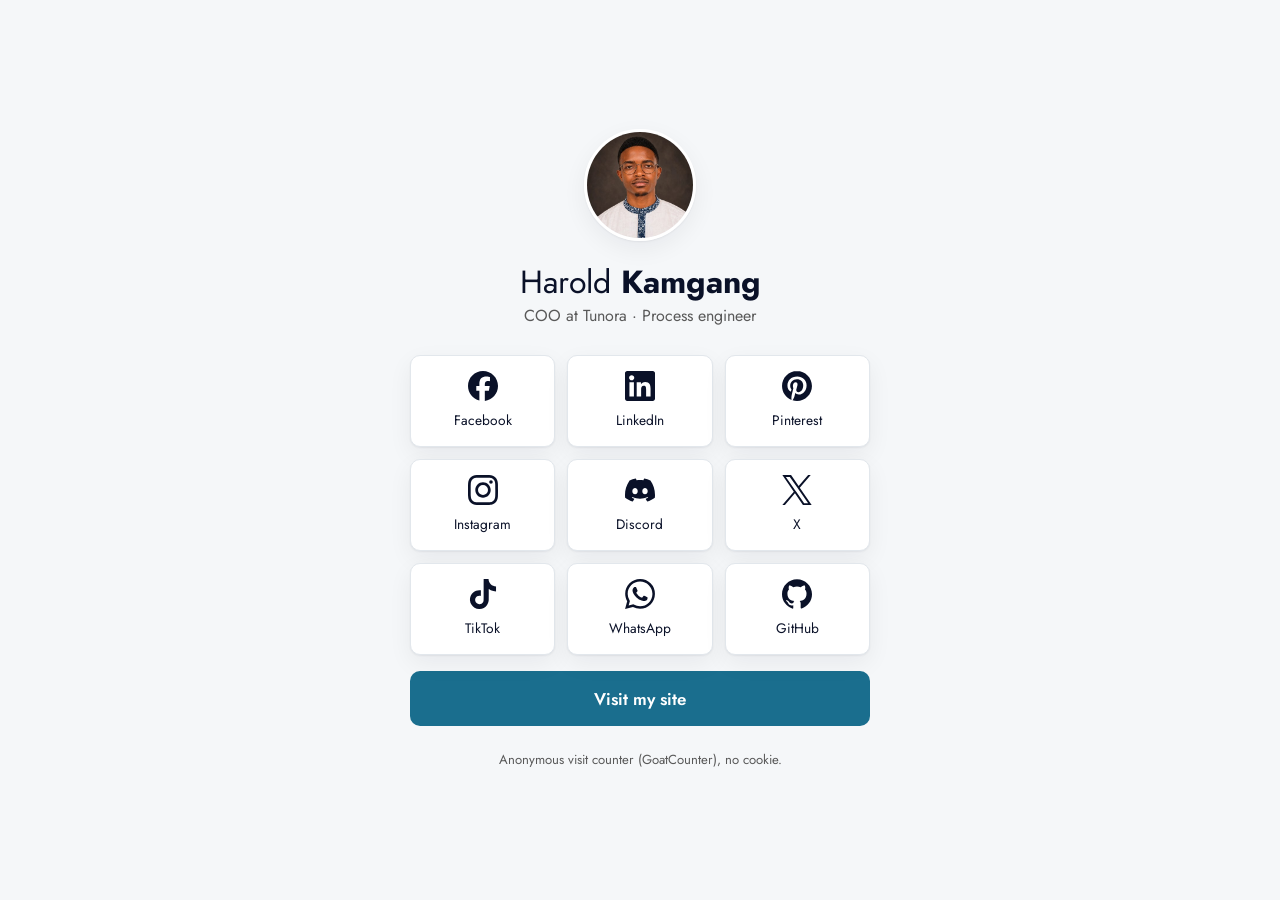
==== commit c2d99910: "Links page: new portrait Co-Authored-By: Claude Sonnet 5.5 <noreply@anthropic.com>" ====
--- a/links/index.html
+++ b/links/index.html
@@ -28,14 +28,14 @@
 <!-- Logos: Simple Icons 16.37.0, licence CC0 1.0 (https://github.com/simple-icons/simple-icons).
      The marks stay the trademarks of their owners and only point to Harold's own accounts. -->
 <main id="main" class="lk__card">
-  <img class="lk__photo" src="../assets/img/harold.jpg" width="112" height="112" alt="Portrait of Harold Kamgang">
+  <img class="lk__photo" src="../assets/img/harold.jpg?v=20261109" width="112" height="112" alt="Portrait of Harold Kamgang">
   <h1 class="lk__name">Harold <strong>Kamgang</strong></h1>
   <p class="lk__role">COO at Tunora · Process engineer</p>
 
   <ul class="lk__grid">
       <li><a class="lk__a" href="https://www.facebook.com/harold.kamgang.2025/" target="_blank" rel="me noopener noreferrer" data-goatcounter-click="links-facebook" data-goatcounter-title="Facebook (links page)" aria-label="Facebook"><svg viewBox="0 0 24 24" aria-hidden="true" focusable="false"><path d="M9.101 23.691v-7.98H6.627v-3.667h2.474v-1.58c0-4.085 1.848-5.978 5.858-5.978.401 0 .955.042 1.468.103a8.68 8.68 0 0 1 1.141.195v3.325a8.623 8.623 0 0 0-.653-.036 26.805 26.805 0 0 0-.733-.009c-.707 0-1.259.096-1.675.309a1.686 1.686 0 0 0-.679.622c-.258.42-.374.995-.374 1.752v1.297h3.919l-.386 2.103-.287 1.564h-3.246v8.245C19.396 23.238 24 18.179 24 12.044c0-6.627-5.373-12-12-12s-12 5.373-12 12c0 5.628 3.874 10.35 9.101 11.647Z"/></svg><span>Facebook</span></a></li>
       <li><a class="lk__a" href="https://www.linkedin.com/in/haroldkamgang" target="_blank" rel="me noopener noreferrer" data-goatcounter-click="links-linkedin" data-goatcounter-title="LinkedIn (links page)" aria-label="LinkedIn"><svg viewBox="0 0 24 24" aria-hidden="true" focusable="false"><path d="M20.447 20.452h-3.554v-5.569c0-1.328-.027-3.037-1.852-3.037-1.853 0-2.136 1.445-2.136 2.939v5.667H9.351V9h3.414v1.561h.046c.477-.9 1.637-1.85 3.37-1.85 3.601 0 4.267 2.37 4.267 5.455v6.286zM5.337 7.433c-1.144 0-2.063-.926-2.063-2.065 0-1.138.92-2.063 2.063-2.063 1.14 0 2.064.925 2.064 2.063 0 1.139-.925 2.065-2.064 2.065zm1.782 13.019H3.555V9h3.564v11.452zM22.225 0H1.771C.792 0 0 .774 0 1.729v20.542C0 23.227.792 24 1.771 24h20.451C23.2 24 24 23.227 24 22.271V1.729C24 .774 23.2 0 22.222 0h.003z"/></svg><span>LinkedIn</span></a></li>
-      <li><a class="lk__a" href="https://pin.it/79Ab7iKXk" target="_blank" rel="me noopener noreferrer" data-goatcounter-click="links-pinterest" data-goatcounter-title="Pinterest (links page)" aria-label="Pinterest"><svg viewBox="0 0 24 24" aria-hidden="true" focusable="false"><path d="M12.017 0C5.396 0 .029 5.367.029 11.987c0 5.079 3.158 9.417 7.618 11.162-.105-.949-.199-2.403.041-3.439.219-.937 1.406-5.957 1.406-5.957s-.359-.72-.359-1.781c0-1.663.967-2.911 2.168-2.911 1.024 0 1.518.769 1.518 1.688 0 1.029-.653 2.567-.992 3.992-.285 1.193.6 2.165 1.775 2.165 2.128 0 3.768-2.245 3.768-5.487 0-2.861-2.063-4.869-5.008-4.869-3.41 0-5.409 2.562-5.409 5.199 0 1.033.394 2.143.889 2.741.099.12.112.225.085.345-.09.375-.293 1.199-.334 1.363-.053.225-.172.271-.401.165-1.495-.69-2.433-2.878-2.433-4.646 0-3.776 2.748-7.252 7.92-7.252 4.158 0 7.392 2.967 7.392 6.923 0 4.135-2.607 7.462-6.233 7.462-1.214 0-2.354-.629-2.758-1.379l-.749 2.848c-.269 1.045-1.004 2.352-1.498 3.146 1.123.345 2.306.535 3.55.535 6.607 0 11.985-5.365 11.985-11.987C23.97 5.39 18.592.026 11.985.026L12.017 0z"/></svg><span>Pinterest</span></a></li>
+      <li><a class="lk__a" href="https://www.pinterest.com/haroldstevek/" target="_blank" rel="me noopener noreferrer" data-goatcounter-click="links-pinterest" data-goatcounter-title="Pinterest (links page)" aria-label="Pinterest"><svg viewBox="0 0 24 24" aria-hidden="true" focusable="false"><path d="M12.017 0C5.396 0 .029 5.367.029 11.987c0 5.079 3.158 9.417 7.618 11.162-.105-.949-.199-2.403.041-3.439.219-.937 1.406-5.957 1.406-5.957s-.359-.72-.359-1.781c0-1.663.967-2.911 2.168-2.911 1.024 0 1.518.769 1.518 1.688 0 1.029-.653 2.567-.992 3.992-.285 1.193.6 2.165 1.775 2.165 2.128 0 3.768-2.245 3.768-5.487 0-2.861-2.063-4.869-5.008-4.869-3.41 0-5.409 2.562-5.409 5.199 0 1.033.394 2.143.889 2.741.099.12.112.225.085.345-.09.375-.293 1.199-.334 1.363-.053.225-.172.271-.401.165-1.495-.69-2.433-2.878-2.433-4.646 0-3.776 2.748-7.252 7.92-7.252 4.158 0 7.392 2.967 7.392 6.923 0 4.135-2.607 7.462-6.233 7.462-1.214 0-2.354-.629-2.758-1.379l-.749 2.848c-.269 1.045-1.004 2.352-1.498 3.146 1.123.345 2.306.535 3.55.535 6.607 0 11.985-5.365 11.985-11.987C23.97 5.39 18.592.026 11.985.026L12.017 0z"/></svg><span>Pinterest</span></a></li>
       <li><a class="lk__a" href="https://www.instagram.com/harold_kams/" target="_blank" rel="me noopener noreferrer" data-goatcounter-click="links-instagram" data-goatcounter-title="Instagram (links page)" aria-label="Instagram"><svg viewBox="0 0 24 24" aria-hidden="true" focusable="false"><path d="M7.0301.084c-1.2768.0602-2.1487.264-2.911.5634-.7888.3075-1.4575.72-2.1228 1.3877-.6652.6677-1.075 1.3368-1.3802 2.127-.2954.7638-.4956 1.6365-.552 2.914-.0564 1.2775-.0689 1.6882-.0626 4.947.0062 3.2586.0206 3.6671.0825 4.9473.061 1.2765.264 2.1482.5635 2.9107.308.7889.72 1.4573 1.388 2.1228.6679.6655 1.3365 1.0743 2.1285 1.38.7632.295 1.6361.4961 2.9134.552 1.2773.056 1.6884.069 4.9462.0627 3.2578-.0062 3.668-.0207 4.9478-.0814 1.28-.0607 2.147-.2652 2.9098-.5633.7889-.3086 1.4578-.72 2.1228-1.3881.665-.6682 1.0745-1.3378 1.3795-2.1284.2957-.7632.4966-1.636.552-2.9124.056-1.2809.0692-1.6898.063-4.948-.0063-3.2583-.021-3.6668-.0817-4.9465-.0607-1.2797-.264-2.1487-.5633-2.9117-.3084-.7889-.72-1.4568-1.3876-2.1228C21.2982 1.33 20.628.9208 19.8378.6165 19.074.321 18.2017.1197 16.9244.0645 15.6471.0093 15.236-.005 11.977.0014 8.718.0076 8.31.0215 7.0301.0839m.1402 21.6932c-1.17-.0509-1.8053-.2453-2.2287-.408-.5606-.216-.96-.4771-1.3819-.895-.422-.4178-.6811-.8186-.9-1.378-.1644-.4234-.3624-1.058-.4171-2.228-.0595-1.2645-.072-1.6442-.079-4.848-.007-3.2037.0053-3.583.0607-4.848.05-1.169.2456-1.805.408-2.2282.216-.5613.4762-.96.895-1.3816.4188-.4217.8184-.6814 1.3783-.9003.423-.1651 1.0575-.3614 2.227-.4171 1.2655-.06 1.6447-.072 4.848-.079 3.2033-.007 3.5835.005 4.8495.0608 1.169.0508 1.8053.2445 2.228.408.5608.216.96.4754 1.3816.895.4217.4194.6816.8176.9005 1.3787.1653.4217.3617 1.056.4169 2.2263.0602 1.2655.0739 1.645.0796 4.848.0058 3.203-.0055 3.5834-.061 4.848-.051 1.17-.245 1.8055-.408 2.2294-.216.5604-.4763.96-.8954 1.3814-.419.4215-.8181.6811-1.3783.9-.4224.1649-1.0577.3617-2.2262.4174-1.2656.0595-1.6448.072-4.8493.079-3.2045.007-3.5825-.006-4.848-.0608M16.953 5.5864A1.44 1.44 0 1 0 18.39 4.144a1.44 1.44 0 0 0-1.437 1.4424M5.8385 12.012c.0067 3.4032 2.7706 6.1557 6.173 6.1493 3.4026-.0065 6.157-2.7701 6.1506-6.1733-.0065-3.4032-2.771-6.1565-6.174-6.1498-3.403.0067-6.156 2.771-6.1496 6.1738M8 12.0077a4 4 0 1 1 4.008 3.9921A3.9996 3.9996 0 0 1 8 12.0077"/></svg><span>Instagram</span></a></li>
       <li><a class="lk__a" href="https://discord.com/users/874477419417993296" target="_blank" rel="me noopener noreferrer" data-goatcounter-click="links-discord" data-goatcounter-title="Discord (links page)" aria-label="Discord"><svg viewBox="0 0 24 24" aria-hidden="true" focusable="false"><path d="M20.317 4.3698a19.7913 19.7913 0 00-4.8851-1.5152.0741.0741 0 00-.0785.0371c-.211.3753-.4447.8648-.6083 1.2495-1.8447-.2762-3.68-.2762-5.4868 0-.1636-.3933-.4058-.8742-.6177-1.2495a.077.077 0 00-.0785-.037 19.7363 19.7363 0 00-4.8852 1.515.0699.0699 0 00-.0321.0277C.5334 9.0458-.319 13.5799.0992 18.0578a.0824.0824 0 00.0312.0561c2.0528 1.5076 4.0413 2.4228 5.9929 3.0294a.0777.0777 0 00.0842-.0276c.4616-.6304.8731-1.2952 1.226-1.9942a.076.076 0 00-.0416-.1057c-.6528-.2476-1.2743-.5495-1.8722-.8923a.077.077 0 01-.0076-.1277c.1258-.0943.2517-.1923.3718-.2914a.0743.0743 0 01.0776-.0105c3.9278 1.7933 8.18 1.7933 12.0614 0a.0739.0739 0 01.0785.0095c.1202.099.246.1981.3728.2924a.077.077 0 01-.0066.1276 12.2986 12.2986 0 01-1.873.8914.0766.0766 0 00-.0407.1067c.3604.698.7719 1.3628 1.225 1.9932a.076.076 0 00.0842.0286c1.961-.6067 3.9495-1.5219 6.0023-3.0294a.077.077 0 00.0313-.0552c.5004-5.177-.8382-9.6739-3.5485-13.6604a.061.061 0 00-.0312-.0286zM8.02 15.3312c-1.1825 0-2.1569-1.0857-2.1569-2.419 0-1.3332.9555-2.4189 2.157-2.4189 1.2108 0 2.1757 1.0952 2.1568 2.419 0 1.3332-.9555 2.4189-2.1569 2.4189zm7.9748 0c-1.1825 0-2.1569-1.0857-2.1569-2.419 0-1.3332.9554-2.4189 2.1569-2.4189 1.2108 0 2.1757 1.0952 2.1568 2.419 0 1.3332-.946 2.4189-2.1568 2.4189Z"/></svg><span>Discord</span></a></li>
       <li><a class="lk__a" href="https://x.com/kamgangharold1" target="_blank" rel="me noopener noreferrer" data-goatcounter-click="links-x" data-goatcounter-title="X (links page)" aria-label="X"><svg viewBox="0 0 24 24" aria-hidden="true" focusable="false"><path d="M14.234 10.162 22.977 0h-2.072l-7.591 8.824L7.251 0H.258l9.168 13.343L.258 24H2.33l8.016-9.318L16.749 24h6.993zm-2.837 3.299-.929-1.329L3.076 1.56h3.182l5.965 8.532.929 1.329 7.754 11.09h-3.182z"/></svg><span>X</span></a></li>
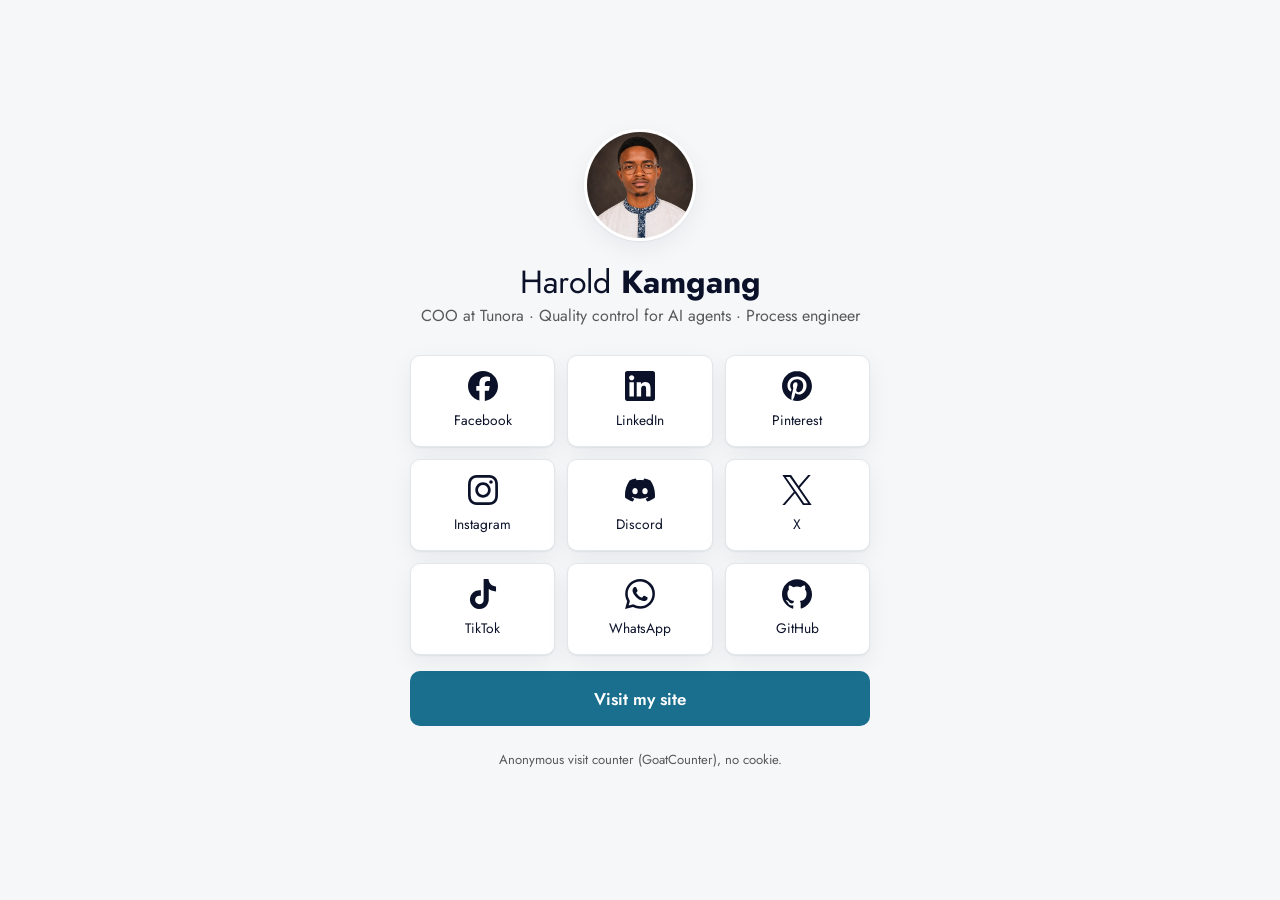
==== commit 2d6a63fd: "Portfolio: quality control for AI agents, corrected facts, CVs of 2026-11-06 - Hero, profile, meta a" ====
--- a/links/index.html
+++ b/links/index.html
@@ -30,7 +30,7 @@
 <main id="main" class="lk__card">
   <img class="lk__photo" src="../assets/img/harold.jpg?v=20261109" width="112" height="112" alt="Portrait of Harold Kamgang">
   <h1 class="lk__name">Harold <strong>Kamgang</strong></h1>
-  <p class="lk__role">COO at Tunora · Process engineer</p>
+  <p class="lk__role">COO at Tunora · Quality control for AI agents · Process engineer</p>
 
   <ul class="lk__grid">
       <li><a class="lk__a" href="https://www.facebook.com/harold.kamgang.2025/" target="_blank" rel="me noopener noreferrer" data-goatcounter-click="links-facebook" data-goatcounter-title="Facebook (links page)" aria-label="Facebook"><svg viewBox="0 0 24 24" aria-hidden="true" focusable="false"><path d="M9.101 23.691v-7.98H6.627v-3.667h2.474v-1.58c0-4.085 1.848-5.978 5.858-5.978.401 0 .955.042 1.468.103a8.68 8.68 0 0 1 1.141.195v3.325a8.623 8.623 0 0 0-.653-.036 26.805 26.805 0 0 0-.733-.009c-.707 0-1.259.096-1.675.309a1.686 1.686 0 0 0-.679.622c-.258.42-.374.995-.374 1.752v1.297h3.919l-.386 2.103-.287 1.564h-3.246v8.245C19.396 23.238 24 18.179 24 12.044c0-6.627-5.373-12-12-12s-12 5.373-12 12c0 5.628 3.874 10.35 9.101 11.647Z"/></svg><span>Facebook</span></a></li>
